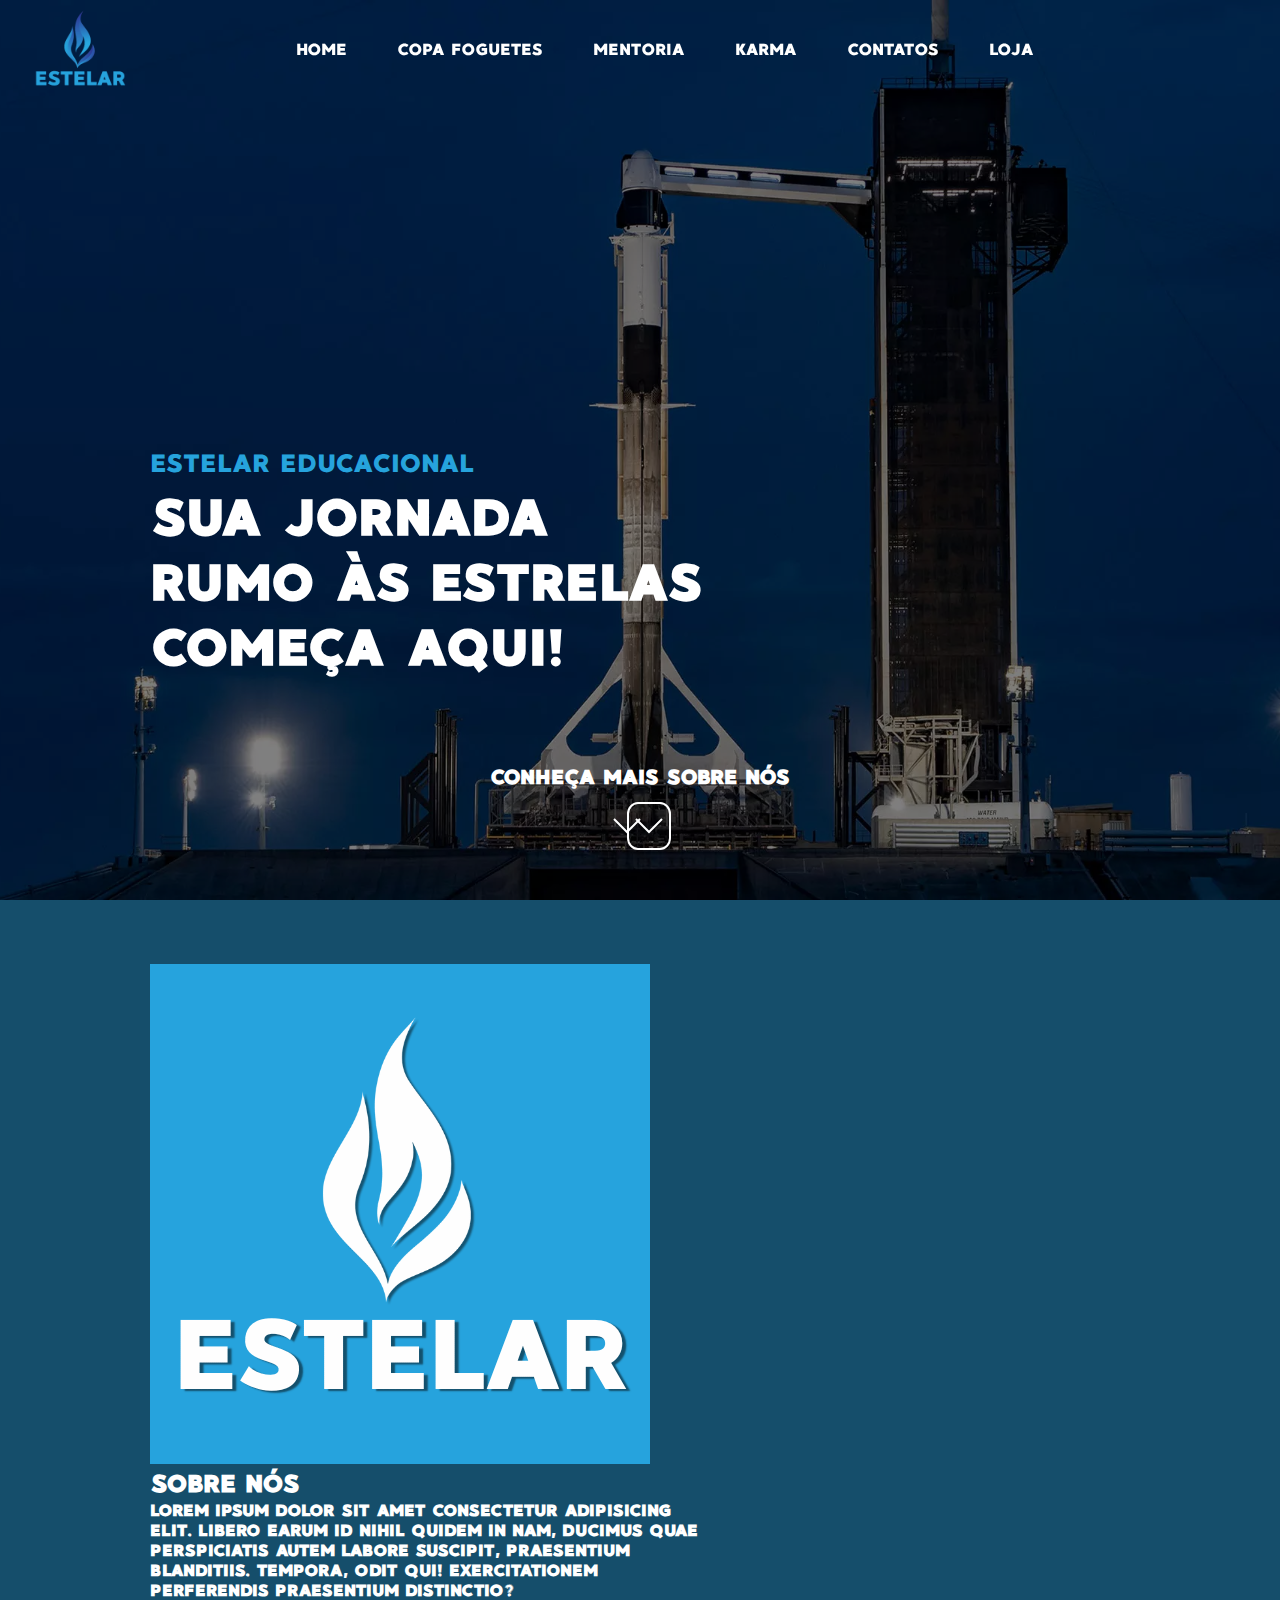
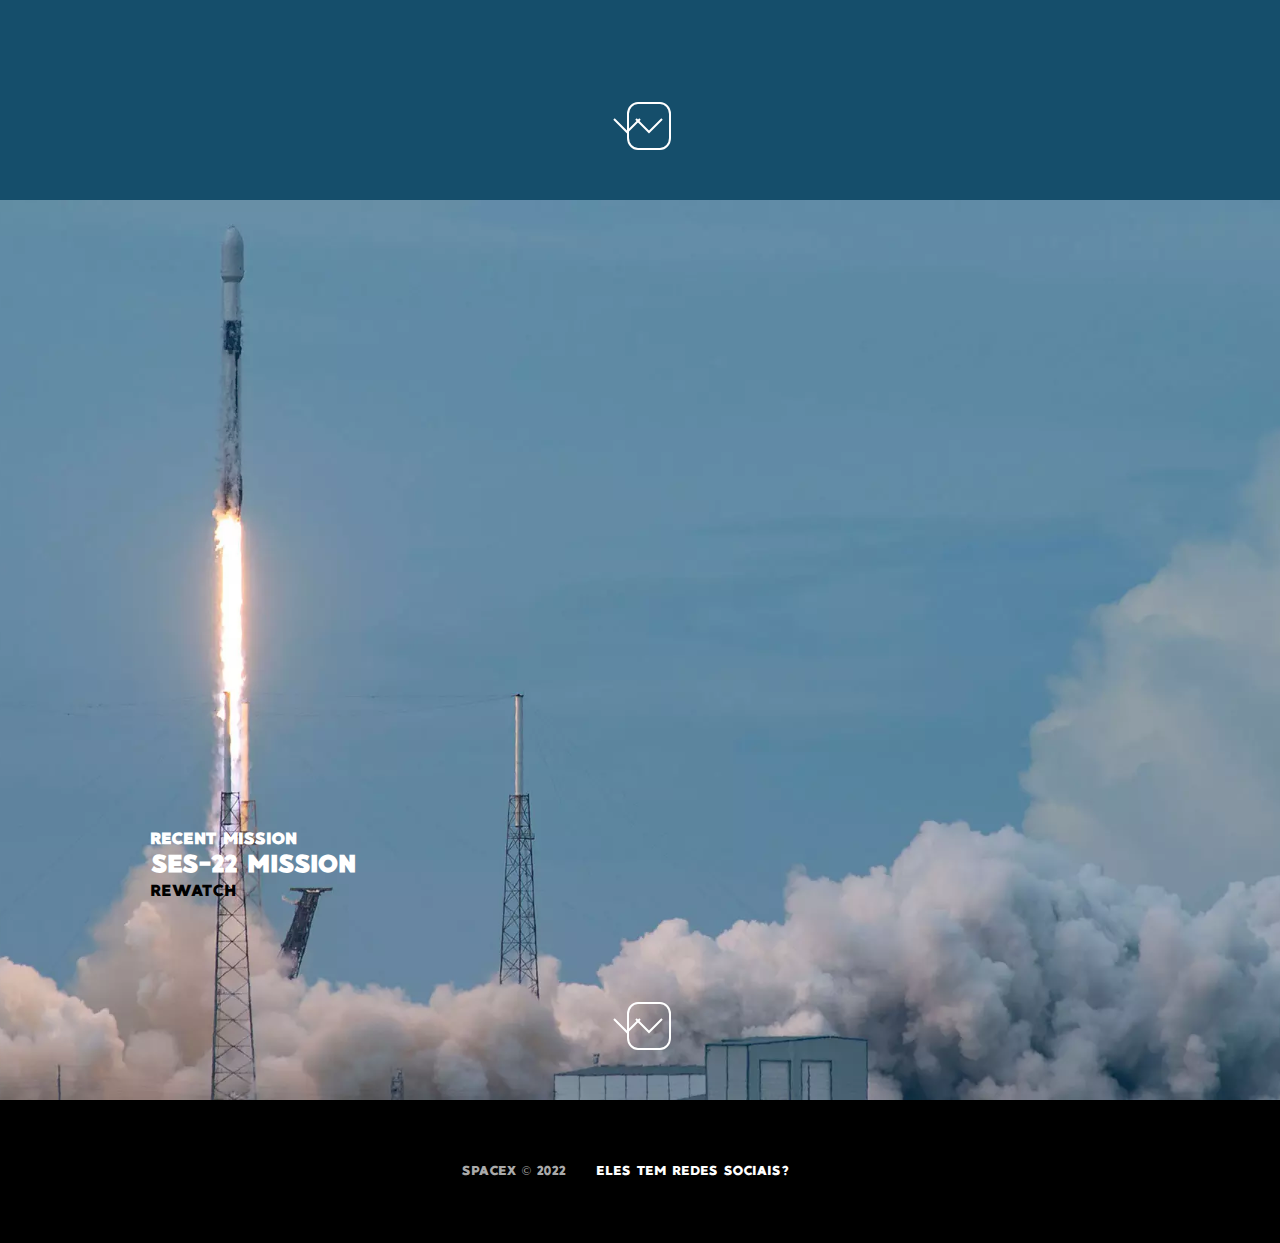
==== index.html @ aaa9c3bd "Update index.html" ====
<!DOCTYPE html>
<html lang="en">
  <head>
    <meta charset="UTF-8" />
    <meta http-equiv="X-UA-Compatible" content="IE=edge" />
    <meta name="viewport" content="width=device-width, initial-scale=1.0" />
    <link rel="stylesheet" href="css/style.css"/>
    <link rel="stylesheet" href="css/index.css"/>
    <script src="js/script.js" defer></script>
    <title>Estelar</title>
  </head>
  <body>

    <div id="overlay"></div>

    <header class="main-header">
      <div class="logo">
        <a href="index.html">
          <!-- <img src="img/Icone_azul.png" alt="Estelar" /> -->
          <img src="img/logo-comp-sf.png" alt="Estelar">
        </a>
      </div>
      <nav class="desktop-main-menu">
        <ul>
          <li><a href="index.html">Home</a></li>
          <li><a href="copa-foguetes.html">Copa Foguetes</a></li>
          <li><a href="mentoria.html">Mentoria</a></li>
          <li><a href="karma.html">Karma</a></li>
          <li><a href="contatos.html">Contatos</a></li>
          <li><a href="loja.html">Loja</a></li>
        </ul>
      </nav>
    </header>

    <!-- Mobile Menu -->
    <button id="menu-btn" class="hamburger" type="button">
      <span class="hamburger-top"></span>
      <span class="hamburger-middle"></span>
      <span class="hamburger-bottom"></span>
    </button>

    <div id="mobile-menu" class="mobile-main-menu">
      <ul>
        <li class="mobile-only"><a href="index.html">Home</a></li>
        <li class="mobile-only"><a href="copa-foguetes.html">Copa Foguetes</a></li>
        <li class="mobile-only"><a href="mentoria.html">Mentoria</a></li>
        <li class="mobile-only"><a href="karma.html">Karma</a></li>
        <li class="mobile-only"><a href="#">Contatos</a></li>
        <li class="mobile-only"><a href="#">Loja</a></li>
      </ul>
    </div>

    <!-- Section A -->
    <section id="section-a" class="section-a">
      <div class="section-inner as">
        <h4>Estelar Educacional</h4>
        <h2>Sua jornada rumo às estrelas começa aqui!</h2>
      </div>

      <div class="get-to-know-us"><h4>Conheça mais sobre nós</h4></div>
      <div class="scroll-arrow">
        <a href="#section-b"><svg width="30px" height="20px">
          <path
            stroke="#ffffff"
            fill="none"
            stroke-width="2px"
            d="M2.000,5.000 L15.000,18.000 L28.000,5.000 "
          ></path>
        </svg></a>
      </div>

      <div class="scroll-arrow-inert">
        <a href="#section-b"><svg width="30px" height="20px">
          <path
            stroke="#ffffff"
            fill="none"
            stroke-width="2px"
            d="M2.000,5.000 L15.000,18.000 L28.000,5.000 "
          ></path>
        </svg></a>
      </div>
    </section>

    <!-- Section B -->
    <section id="section-b" class="section-b">
      <div class="section-inner bs">
        <img src="img/logo-branca.png" alt="Logo branca">
        <h2>Sobre Nós</h2>
        <h4>Lorem ipsum dolor sit amet consectetur adipisicing elit. Libero earum id nihil quidem in nam, ducimus quae perspiciatis autem labore suscipit, praesentium blanditiis. Tempora, odit qui! Exercitationem perferendis praesentium distinctio?</h4>
      </div>

      <div class="scroll-arrow">
        <a href="#section-c"><svg width="30px" height="20px">
          <path
            stroke="#ffffff"
            fill="none"
            stroke-width="2px"
            d="M2.000,5.000 L15.000,18.000 L28.000,5.000 "
          ></path>
        </svg></a>
      </div>

      <div class="scroll-arrow-inert">
        <a href="#section-c"><svg width="30px" height="20px">
          <path
            stroke="#ffffff"
            fill="none"
            stroke-width="2px"
            d="M2.000,5.000 L15.000,18.000 L28.000,5.000 "
          ></path>
        </svg></a>
      </div>
    </section>

    <!-- Section C -->
    <section id="section-c" class="section-c">
      <div class="section-inner cs">
        <h4>Recent Mission</h4>
        <h2>SES-22 Mission</h2>
        <a href="#" class="btn">
          <div class="hover"></div>
          <span>Rewatch</span>
        </a>
      </div>

      <div class="scroll-arrow">
        <a href="#section-d"><svg width="30px" height="20px">
          <path
            stroke="#ffffff"
            fill="none"
            stroke-width="2px"
            d="M2.000,5.000 L15.000,18.000 L28.000,5.000 "
          ></path>
        </svg></a>
      </div>

      <div class="scroll-arrow-inert">
        <a href="#section-d"><svg width="30px" height="20px">
          <path
            stroke="#ffffff"
            fill="none"
            stroke-width="2px"
            d="M2.000,5.000 L15.000,18.000 L28.000,5.000 "
          ></path>
        </svg></a>
      </div>
    </section>

    <script type="text/javascript">
      window.onscroll = function(){scrollHeaderOverlay()};
    </script>

    <footer>
      <ul>
        <li>SpaceX &copy; 2022</li>
        <li><a href="#">Eles tem redes sociais?</a></li>
    </footer>
  </body>
</html>
---- css/style.css ----
/* ARQUIVO DE CSS GERAL, APENAS COISAS CONTIDAS EM TODAS AS PÁGINAS, COMO O HEADER E O FOOTER */

@font-face {
  font-family: GoodTimeGrotesk;
  src: url('../fonts/GoodTimeGrotesk.otf');
}

*, *::before, *::after {
  scroll-behavior: smooth;
  margin: 0;
  padding: 0;
  box-sizing: border-box;
}

body{
  font-family: 'GoodTimeGrotesk';
  background: #000;
  color: #fff;
}

a{
  text-decoration: none;
  color: #000;
  font-family: 'GoodTimeGrotesk';
}

ul{
  list-style: none;
}

/* Overlay */
/* Cinza do menu overlay: #2f3640 */
.overlay{
  position: fixed;
  top: 0;
  left: 0;
  width: 100%;
  height: 100px;
  background-color: rgba(47, 54, 64, 0.75); 
  z-index: 3;
  transition-duration: 0.5s;
}

/* Header/Navbar */
.main-header{
  position: fixed;
  top: 0;
  left: 0;
  width: 100%;
  z-index: 3;
  display: flex;
  justify-content: space-between;
  align-items: center;
  text-transform: uppercase;
  height: 100px;
  padding: 0 30px;
}

/* Logo */
.logo{
  width: 100px;
  height: auto;
}

.logo img{
  display: block;
  width: 100%;
  height: auto;
}

/* Desktop Menu */
.desktop-main-menu{
  margin: auto;
}

.desktop-main-menu ul{
  display: flex;
}

.desktop-main-menu ul li {
  position: relative;
  margin-right: 50px;
  padding-bottom: 2px;
}

.desktop-main-menu ul li a{
  color: white;
}

/* Menu item bottom border */
.desktop-main-menu ul li a::after {
  content: '';
  position: absolute;
  bottom: 0;
  left: 0;
  width: 100%;
  height: 1px;
  background: #fff;
  transform: scaleX(0);
  transition: transform 0.6s cubic-bezier(0.19, 1, 0.22, 1);
  transform-origin: right center;
}

.desktop-main-menu ul li a:hover::after {
  transform: scaleX(1);
  transform-origin: left center;
  transition-duration: 0.4s;
}

/* Hamburger Menu */
.hamburger {
  position: fixed;
  top: 40px;
  right: 20px;
  z-index: 10;
  cursor: pointer;
  width: 20px;
  height: 20px;
  background: none;
  border: none;
}

.hamburger-top, .hamburger-middle, .hamburger-bottom{
  position: absolute;
  width: 20px;
  height: 2px;
  top: 0;
  left: 0;
  background: #fff;
  transition: all 0.5s;
}

.hamburger-middle {
  transform: translateY(5px);
}

.hamburger-bottom {
  transform: translateY(10px);
}

/* Transition hamburger to X when open */
.open {
  transform: rotate(90deg);
}

.open .hamburger-top {
  transform: rotate(45deg) translateY(6px) translateX(6px);
}

.open .hamburger-middle {
  display: none;
}

.open .hamburger-bottom {
  transform: rotate(-45deg) translateY(6px) translateX(-6px);
}

/* Hide mobile main menu items */
.mobile-only {
  margin: auto;
}

/* Mobile menu */
.mobile-main-menu {
  position: fixed;
  top: 0;
  right: 0;
  width: 100%;
  height: 100%;
  background: rgba(42, 155, 214, 0.75);
  z-index: 4;
  display: flex;
  align-items: center;
  justify-content: center;
  transform: translateX(100%);
  transition: transform 0.6s cubic-bezier(0.19, 1, 0.22, 1);
}

/* Bring menu from right */
.show-menu {
  transform: translateX(0);
}

.mobile-main-menu ul {
  display: flex;
  flex-direction: column;
  align-items: end;
  justify-content: center;
  padding: 50px;
  width: 100%;
}

.mobile-main-menu ul li {
  margin-bottom: 20px;
  font-size: 18px;
  text-transform: uppercase;
  border-bottom: 1px #555 dotted;
  text-align: right;
  padding-bottom: 8px;
}

.mobile-main-menu ul li a {
  color: #fff;
  transition: color 0.5s;
}

.mobile-main-menu ul li a:hover {
  transition: 0.25s;
  /* color: #2D52A6; */
  color: #26A3DD;
}


/* BOTÃO */
/* .btn {
  position: relative;
  display: inline-block;
  cursor: pointer;
  text-align: center;
  min-width: 130px;
  padding: 15px 50px;
  margin-top: 10px;
  border: 2px solid #fff;
  text-transform: uppercase;
  font-weight: normal;
  overflow: hidden;
  z-index: 2;
}
.btn span {
  color: #fff;
}
.btn:hover span {
  color: #000;
}
.btn .hover {
  position: absolute;
  top: 0;
  left: 0;
  width: 100%;
  height: 100%;
  background-color: #fff;
  color: #000;
  z-index: -1;
  transform: translateY(100%);
  transition: transform 0.6s cubic-bezier(0.19, 1, 0.22, 1);
}
.btn:hover .hover {
  transform: translateY(0);
}
.section-inner a {
  animation: fadeInUp 0.5s ease-in-out 0.4s;
  animation-fill-mode: both; Stop from showing at start
} */

/* Footer */
footer {
  position: relative;
  padding: 55px 0;
}

footer ul {
  display: flex;
  justify-content: center;
  align-items: center;
  flex-wrap: wrap;
}

footer ul li {
  margin-right: 30px;
  color: #aaa;
  text-transform: uppercase;
  font-size: 13px;
  line-height: 2.5;
}

footer ul li a {
  color: #fff;
  transition: color 0.6s;
}

footer ul li a:hover {
  color: #aaa;
}

/* Media Queries */
@media (min-width: 961px){
  .hamburger{
    display: none;
  }
}
@media (max-width: 960px) {
  /* Hide desktop menu */
  .desktop-main-menu {
    display: none;
  }

  /* Show main mobile items */
  .mobile-only {
    display: block;
  }
}

@media (max-width: 600px) {
  .overlay{
    height: 150px;
  }

  footer ul li:first-child {
    position: absolute;
    top: 30px;
    left: 50%;
    transform: translate(-50%, -50%);
  }

  footer ul li {
    margin-right: 15px;
  }

  .logo {
    width: 150px;
    margin: auto;
  }
}
---- css/index.css ----
/* Sections */
section {
  position: relative;
  height: 100vh;
  background-position: center center;
  background-repeat: no-repeat;
  background-size: cover;
  text-transform: uppercase;
} 
.section-inner{
  position: absolute;
  bottom: 200px;
  left: 150px;
  max-width: 560px;
}
   
/* Background images */
/* Seção A */
.section-a{
  background-image: url('../img/section-a.webp');
}
/* Opacidade do background */
.section-a::before{
  content: "";
  position: absolute;
  top: 0px;
  right: 0px;
  bottom: 0px;
  left: 0px;
  background-color: rgba(0, 0, 0, 0.5);
}
/* Textos do lado inferior esquerdo */
.as h4 {
  color: #26A3DD;
  font-size: 25px;
  margin-bottom: 5px;
  font-weight: 300;
  animation: fadeInUp 0.5s ease-in-out;
}
.as h2 {
  font-size: 50px;
  font-weight: 700;
  margin-bottom: 20px;
  animation: fadeInUp 0.5s ease-in-out 0.2s;
  animation-fill-mode: both; /*Stop from showing at start*/
}
/* Texto acima da seta */
.get-to-know-us{
  position: absolute;
  bottom: 100px;
  width: 100%;
}
.get-to-know-us h4{
  color: #fff;
  font-size: 20px;
  margin-bottom: 10px;
  text-align: center;
  animation: fadeInUp 0.5s ease-in-out;
}
/* Seta */
.scroll-arrow {
  border: 2px solid transparent;
  padding-left: 5px;
  padding-right: 5px;
  padding-top: 10px;
  padding-bottom: 10px;
  border-radius: 25%;
  position: absolute;
  bottom: 50px;
  left: 49%;
  transform: translateX(-50%);
  animation: fadeBounce 2s infinite;
}
.scroll-arrow-inert {
  border: 2px solid #fff;
  padding-left: 5px;
  padding-right: 5px;
  padding-top: 10px;
  padding-bottom: 10px;
  border-radius: 25%;
  position: absolute;
  bottom: 50px;
  left: 49%;
}
.scroll-arrow-inert:hover{
  transition: 0.5s;
  background-color: #fff;
}
.scroll-arrow-inert:hover a svg path{
  stroke: #000;
}

/* Seção B */
.section-b {
  background-color: rgb(42, 155, 214, 0.5);
}
/* lidando com os textos */
.section-inner-aboutus{
  position: absolute;
  bottom: 50%;
  right: 150px;
  max-width: 560px;
}
.section-inner-aboutus h2{
  font-size: 60px;
  text-align: center;
}
.section-inner-aboutus h4{
  font-size: 20px;
  text-align: center;
}
  
.section-c {
  background-image: url('../img/section-c.webp');
}
.section-d {
  background-image: url('../img/section-d.webp');
}
.section-e {
  background-image: url('../img/section-e.webp');
}
.section-f {
  background-image: url('../img/section-f.webp');
}

/* Animações */

@keyframes fadeInUp {
  0% {
    opacity: 0;
    transform: translateY(140px);
  }

  100% {
    opacity: 1;
    transform: translateY(0);
  }
}

@keyframes fadeIn {
  0% {
    opacity: 0;
  }

  100% {
    opacity: 1;
  }
}

@keyframes fadeBounce {
  0%,
  20%,
  50%,
  80%,
  100% {
    opacity: 0;
    transform: translateY(-20px);
  }

  40% {
    opacity: 1;
    transform: translateY(0);
  }
}

/* Media Queries */
@media (max-width: 600px) {
  .section-inner {
    bottom: 200px;
    left: 20px;
  }

  .as h2 {
    font-size: 40px;
  }
}
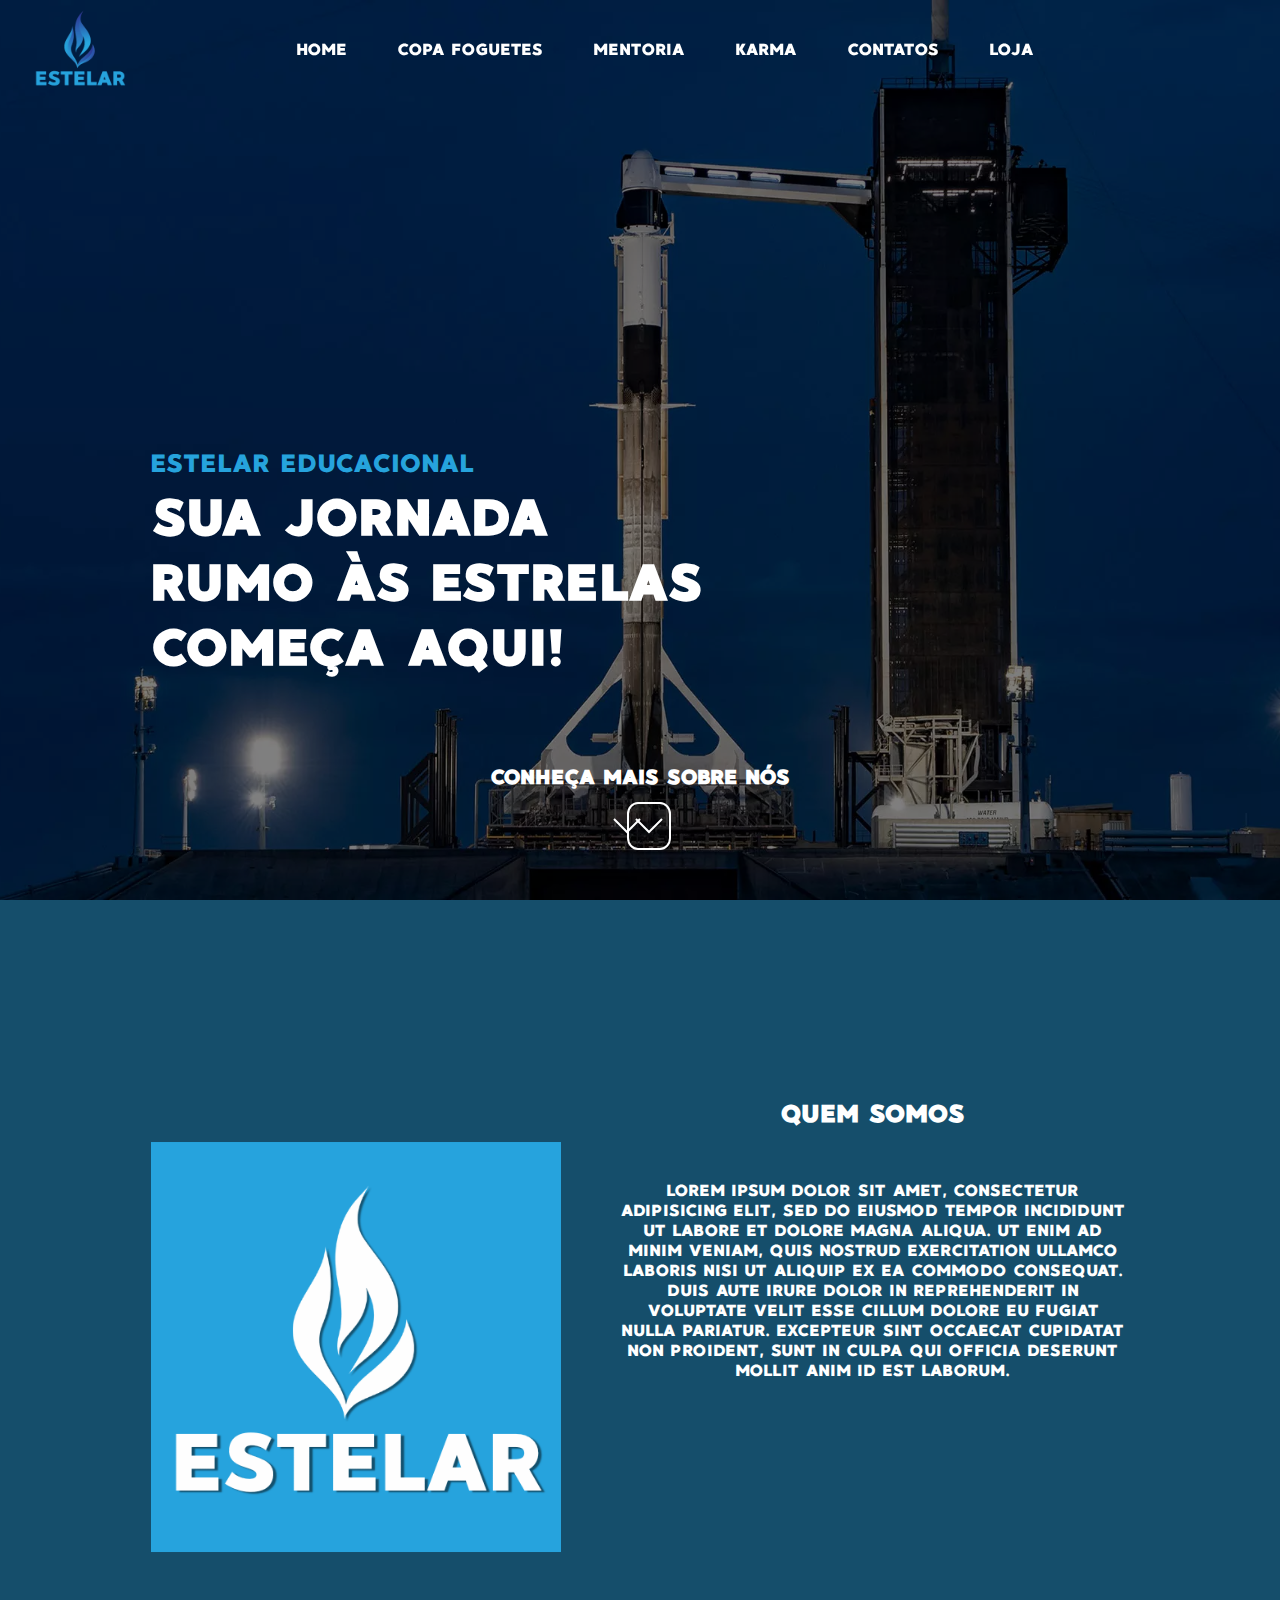
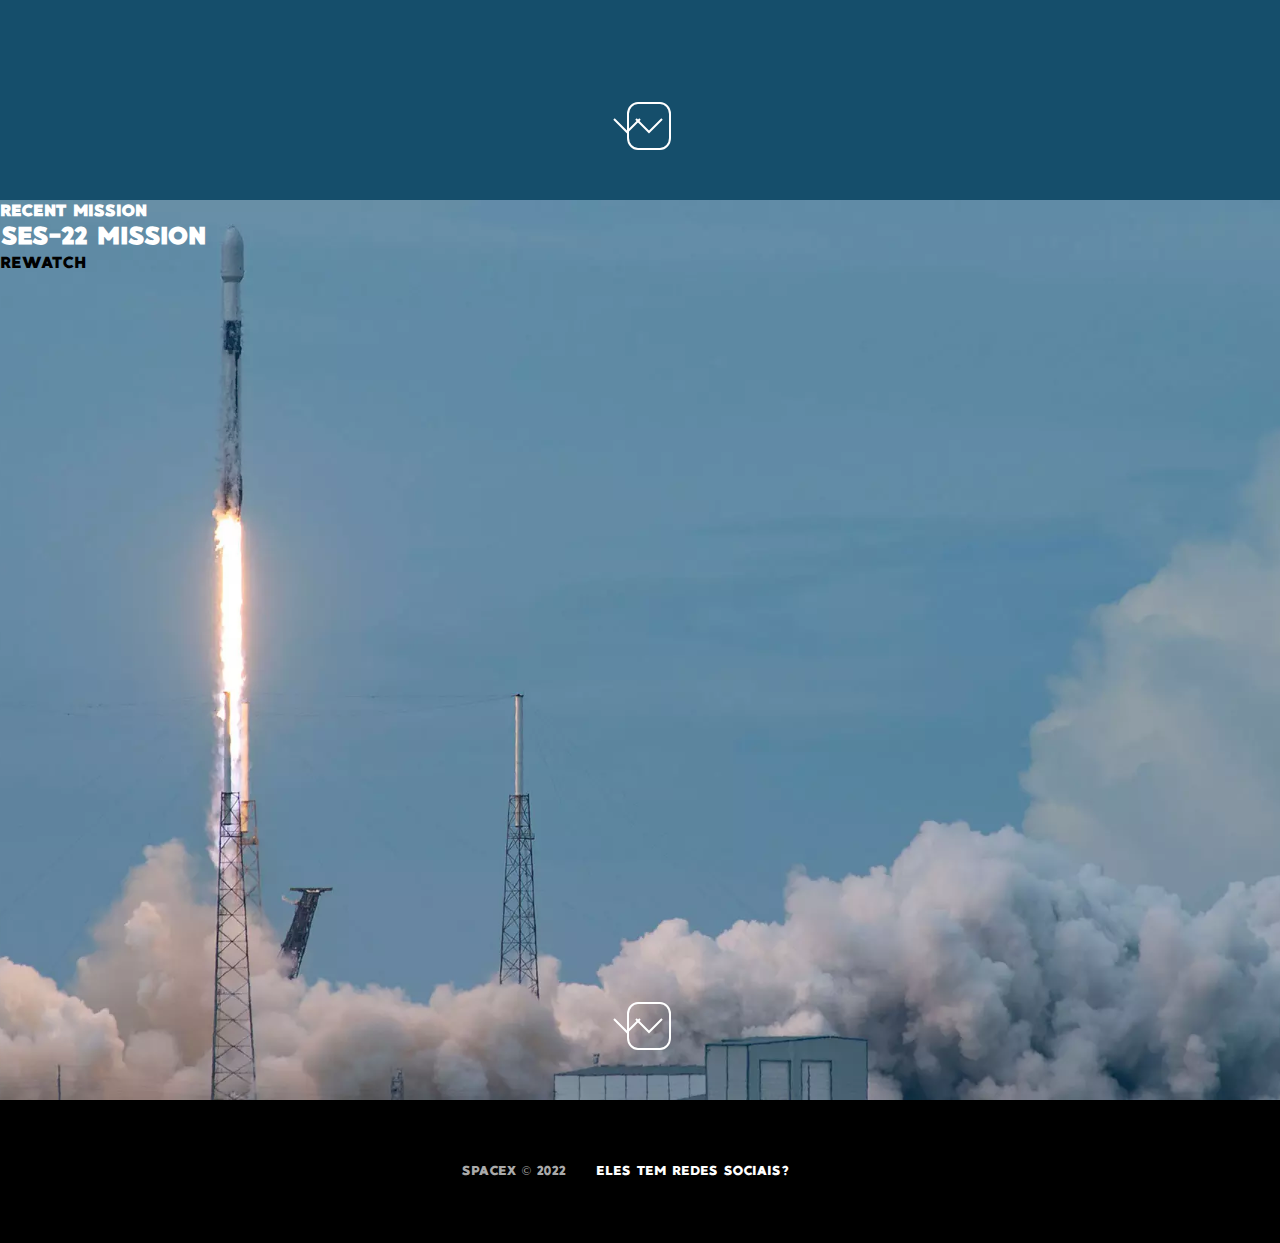
==== commit 94361370: "Sobre Nós" ====
--- a/index.html
+++ b/index.html
@@ -52,7 +52,7 @@
 
     <!-- Section A -->
     <section id="section-a" class="section-a">
-      <div class="section-inner as">
+      <div class="section-inner-a">
         <h4>Estelar Educacional</h4>
         <h2>Sua jornada rumo às estrelas começa aqui!</h2>
       </div>
@@ -83,11 +83,18 @@
 
     <!-- Section B -->
     <section id="section-b" class="section-b">
-      <div class="section-inner bs">
-        <img src="img/logo-branca.png" alt="Logo branca">
-        <h2>Sobre Nós</h2>
-        <h4>Lorem ipsum dolor sit amet consectetur adipisicing elit. Libero earum id nihil quidem in nam, ducimus quae perspiciatis autem labore suscipit, praesentium blanditiis. Tempora, odit qui! Exercitationem perferendis praesentium distinctio?</h4>
+      <div class="section-inner-b">
+        
+        <img src="img/logo-branca.png" alt="Logo Branca">
+
+        <div class="about-text-column">
+          <p><h2>Quem Somos</h2>Lorem ipsum dolor sit amet, consectetur adipisicing elit, sed do eiusmod tempor incididunt ut labore et dolore magna aliqua. Ut enim ad minim veniam, quis nostrud exercitation ullamco laboris nisi ut aliquip ex ea commodo consequat. Duis aute irure dolor in reprehenderit in voluptate velit esse cillum dolore eu fugiat nulla pariatur. Excepteur sint occaecat cupidatat non proident, sunt in culpa qui officia deserunt mollit anim id est laborum.</p>
+
+        </div>
+
+        
       </div>
+
 
       <div class="scroll-arrow">
         <a href="#section-c"><svg width="30px" height="20px">
--- a/css/style.css
+++ b/css/style.css
@@ -210,48 +210,6 @@
   color: #26A3DD;
 }
 
-
-/* BOTÃO */
-/* .btn {
-  position: relative;
-  display: inline-block;
-  cursor: pointer;
-  text-align: center;
-  min-width: 130px;
-  padding: 15px 50px;
-  margin-top: 10px;
-  border: 2px solid #fff;
-  text-transform: uppercase;
-  font-weight: normal;
-  overflow: hidden;
-  z-index: 2;
-}
-.btn span {
-  color: #fff;
-}
-.btn:hover span {
-  color: #000;
-}
-.btn .hover {
-  position: absolute;
-  top: 0;
-  left: 0;
-  width: 100%;
-  height: 100%;
-  background-color: #fff;
-  color: #000;
-  z-index: -1;
-  transform: translateY(100%);
-  transition: transform 0.6s cubic-bezier(0.19, 1, 0.22, 1);
-}
-.btn:hover .hover {
-  transform: translateY(0);
-}
-.section-inner a {
-  animation: fadeInUp 0.5s ease-in-out 0.4s;
-  animation-fill-mode: both; Stop from showing at start
-} */
-
 /* Footer */
 footer {
   position: relative;
--- a/css/index.css
+++ b/css/index.css
@@ -7,12 +7,6 @@
   background-size: cover;
   text-transform: uppercase;
 } 
-.section-inner{
-  position: absolute;
-  bottom: 200px;
-  left: 150px;
-  max-width: 560px;
-}
    
 /* Background images */
 /* Seção A */
@@ -30,14 +24,20 @@
   background-color: rgba(0, 0, 0, 0.5);
 }
 /* Textos do lado inferior esquerdo */
-.as h4 {
+.section-inner-a{
+  position: absolute;
+  bottom: 200px;
+  left: 150px;
+  max-width: 560px;
+}
+.section-inner-a h4 {
   color: #26A3DD;
   font-size: 25px;
   margin-bottom: 5px;
   font-weight: 300;
   animation: fadeInUp 0.5s ease-in-out;
 }
-.as h2 {
+.section-inner-a h2 {
   font-size: 50px;
   font-weight: 700;
   margin-bottom: 20px;
@@ -94,34 +94,38 @@
 .section-b {
   background-color: rgb(42, 155, 214, 0.5);
 }
-/* lidando com os textos */
-.section-inner-aboutus{
-  position: absolute;
-  bottom: 50%;
-  right: 150px;
-  max-width: 560px;
-}
-.section-inner-aboutus h2{
-  font-size: 60px;
+.section-inner-b{
+  position: absolute;
+  top: 50%;
+  left: 50%;
+  transform: translate(-50%, -50%);
+  text-transform: uppercase;
   text-align: center;
-}
-.section-inner-aboutus h4{
-  font-size: 20px;
-  text-align: center;
-}
-  
+  width: 80%;
+}
+.section-inner-b img{
+  width: 40%;
+  min-width: 250px;
+  margin-right: 50px;
+  margin-bottom: 50px;
+  vertical-align: middle;
+}
+.about-text-column{
+  display: inline-block;
+  margin: auto;
+  width: 50%;
+  min-width: 500px;
+  vertical-align: auto;
+}
+.section-inner-b h2{
+  margin-bottom: 50px;
+}
+
+/* Seção C */
 .section-c {
   background-image: url('../img/section-c.webp');
 }
-.section-d {
-  background-image: url('../img/section-d.webp');
-}
-.section-e {
-  background-image: url('../img/section-e.webp');
-}
-.section-f {
-  background-image: url('../img/section-f.webp');
-}
+
 
 /* Animações */
 
@@ -164,13 +168,41 @@
 }
 
 /* Media Queries */
+@media (max-width: 1175px) {
+
+  .section-inner-b{
+    position: absolute;
+    top: 50%;
+    left: 50%;
+    transform: translate(-50%, -50%);
+    text-transform: uppercase;
+    text-align: center;
+    width: 90%;
+  }
+  .section-inner-b img{
+    width: 40%;
+    min-width: 250px;
+    margin-right: 0;
+    margin-bottom: 25px;
+  }
+  .about-text-column{
+    margin: auto;
+    min-width: 100%;
+  }
+  .about-text-column h2{
+    margin-bottom: 10px;
+  }
+  .about-text-column p{
+    font-size: 50px;
+  }
+}
 @media (max-width: 600px) {
-  .section-inner {
+  .section-inner-a{
     bottom: 200px;
     left: 20px;
   }
 
-  .as h2 {
+  .section-inner-a h2 {
     font-size: 40px;
   }
 }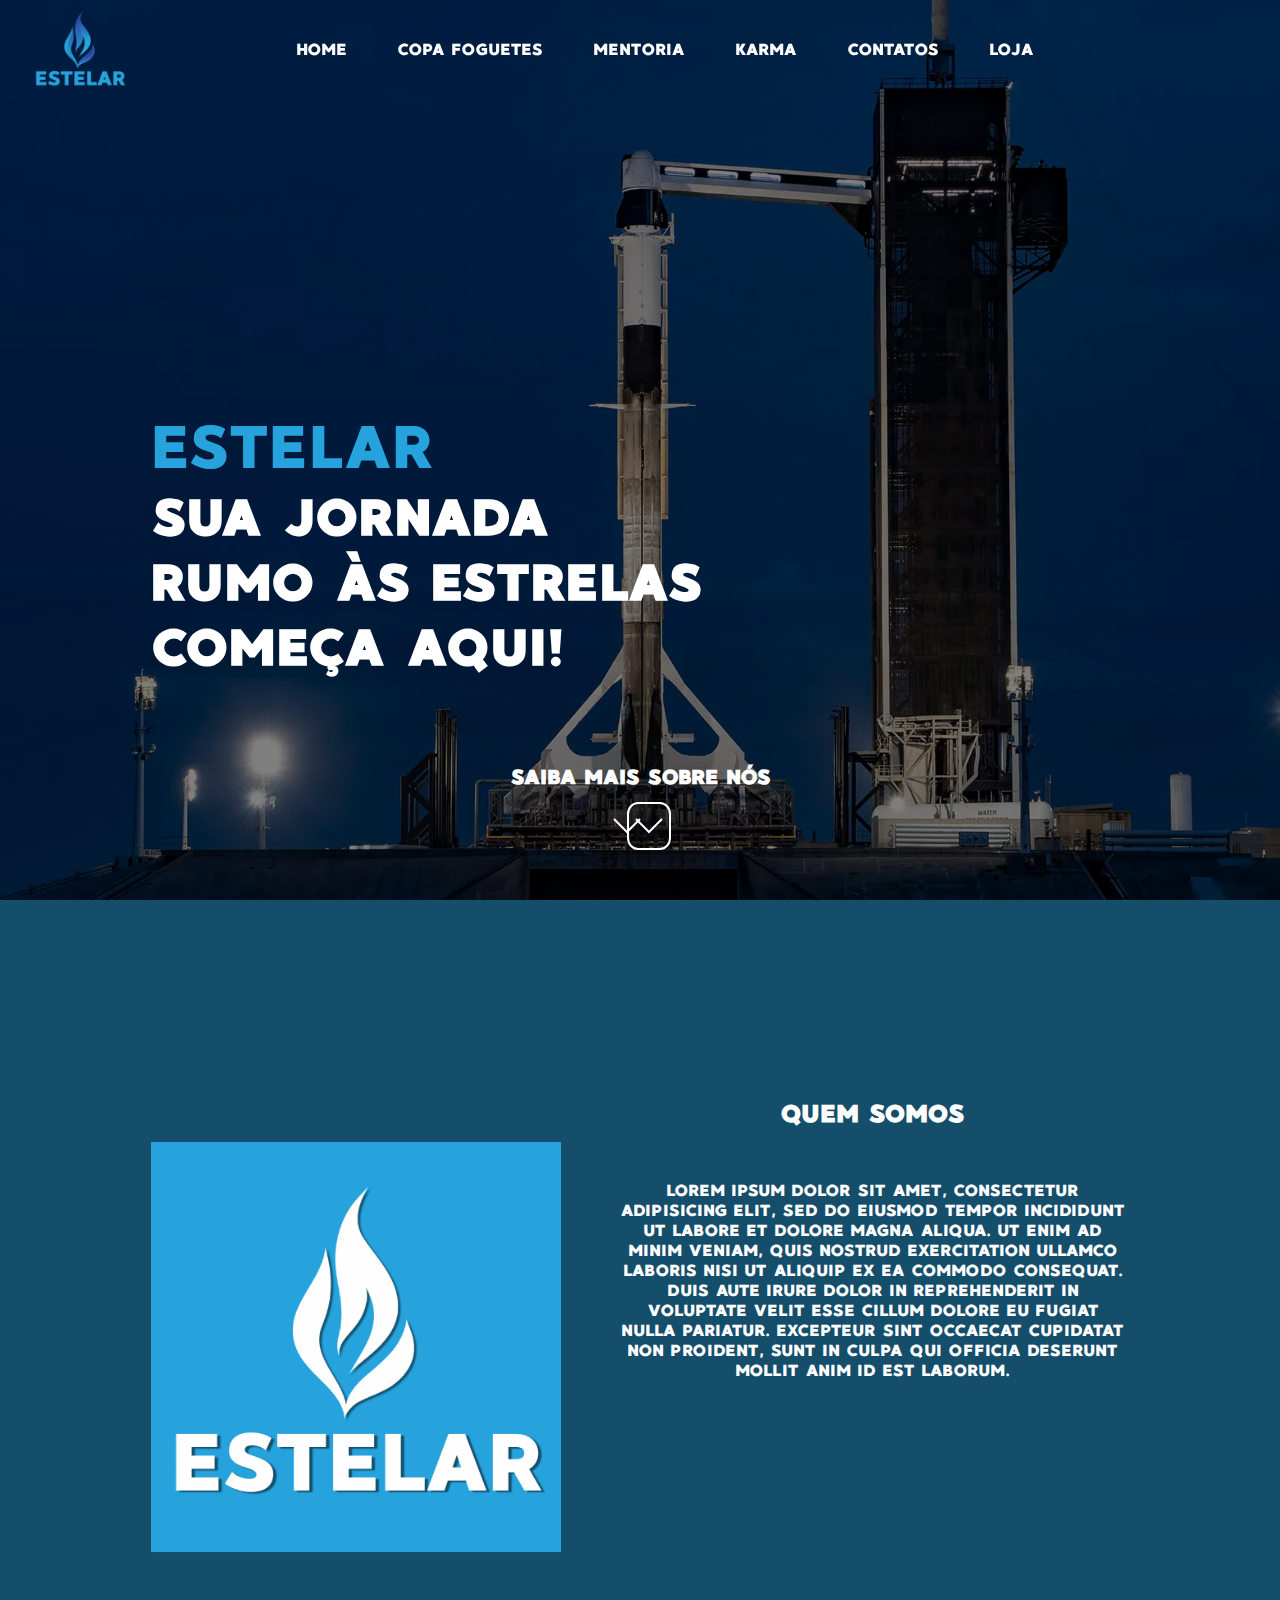
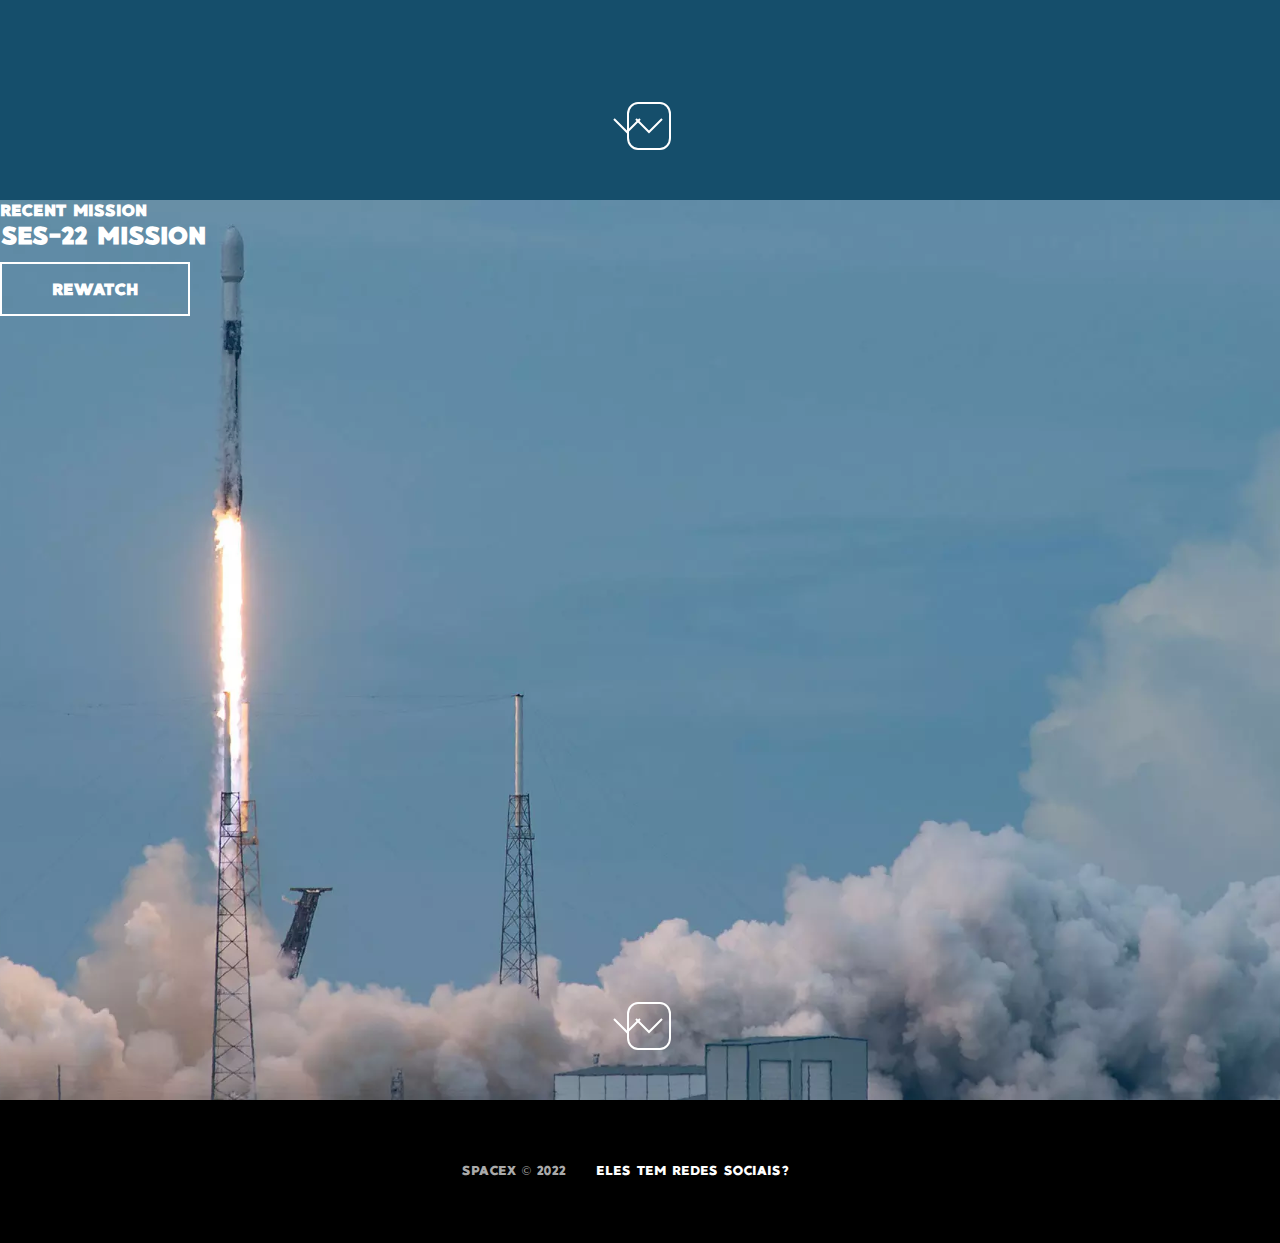
==== commit e1d462d8: "pequenas alterações" ====
--- a/index.html
+++ b/index.html
@@ -53,11 +53,11 @@
     <!-- Section A -->
     <section id="section-a" class="section-a">
       <div class="section-inner-a">
-        <h4>Estelar Educacional</h4>
+        <h4>Estelar</h4>
         <h2>Sua jornada rumo às estrelas começa aqui!</h2>
       </div>
 
-      <div class="get-to-know-us"><h4>Conheça mais sobre nós</h4></div>
+      <div class="get-to-know-us"><h4>Saiba mais sobre nós</h4></div>
       <div class="scroll-arrow">
         <a href="#section-b"><svg width="30px" height="20px">
           <path
--- a/css/index.css
+++ b/css/index.css
@@ -32,8 +32,7 @@
 }
 .section-inner-a h4 {
   color: #26A3DD;
-  font-size: 25px;
-  margin-bottom: 5px;
+  font-size: 60px;
   font-weight: 300;
   animation: fadeInUp 0.5s ease-in-out;
 }
@@ -125,6 +124,40 @@
 .section-c {
   background-image: url('../img/section-c.webp');
 }
+/* BOTÃO */
+.btn {
+  position: relative;
+  display: inline-block;
+  cursor: pointer;
+  text-align: center;
+  min-width: 130px;
+  padding: 15px 50px;
+  margin-top: 10px;
+  color: #fff;
+  border: 2px solid #fff;
+  text-transform: uppercase;
+  font-weight: bold;
+  overflow: hidden;
+  z-index: 2;
+}
+.btn:hover span {
+  color: #000;
+}
+.btn .hover {
+  position: absolute;
+  top: 0;
+  left: 0;
+  width: 100%;
+  height: 100%;
+  background-color: #fff;
+  color: #000;
+  z-index: -1;
+  transform: translateY(100%);
+  transition: transform 0.6s cubic-bezier(0.19, 1, 0.22, 1);
+}
+.btn:hover .hover {
+  transform: translateY(0);
+}
 
 
 /* Animações */
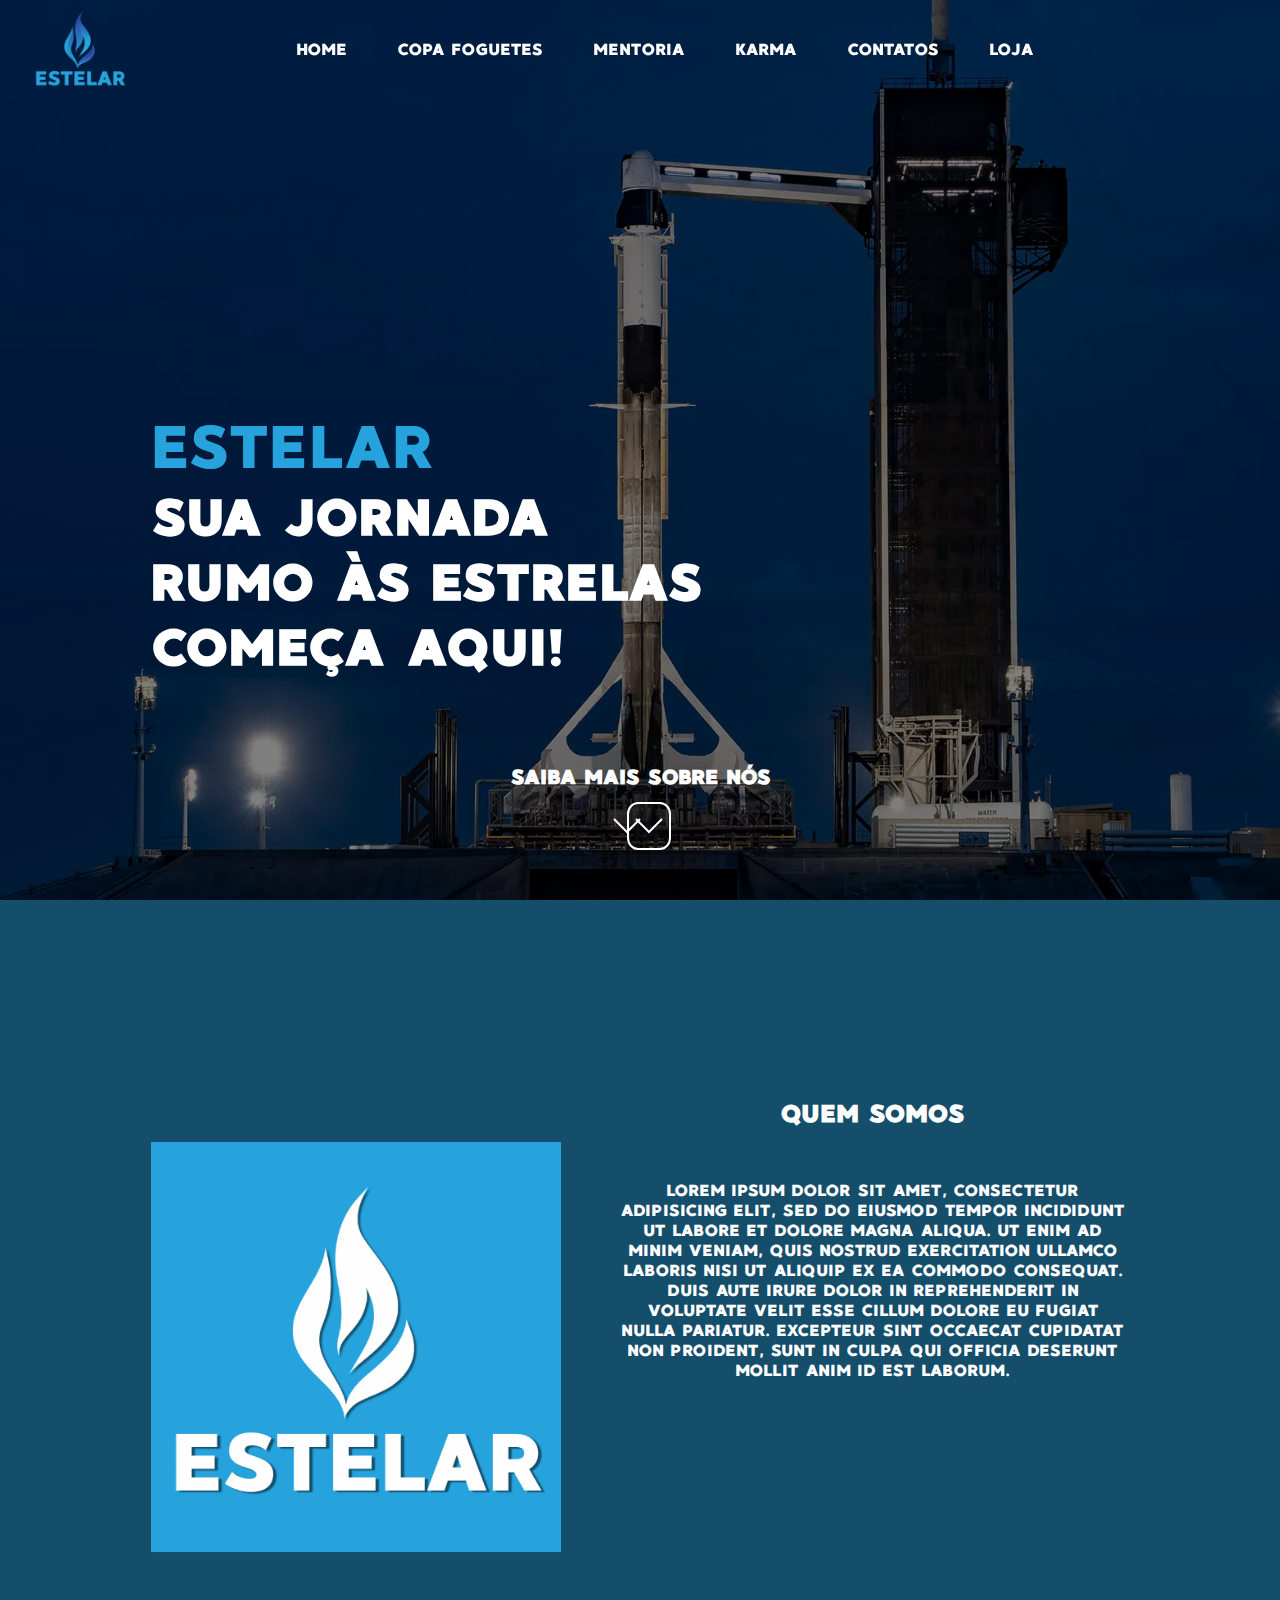
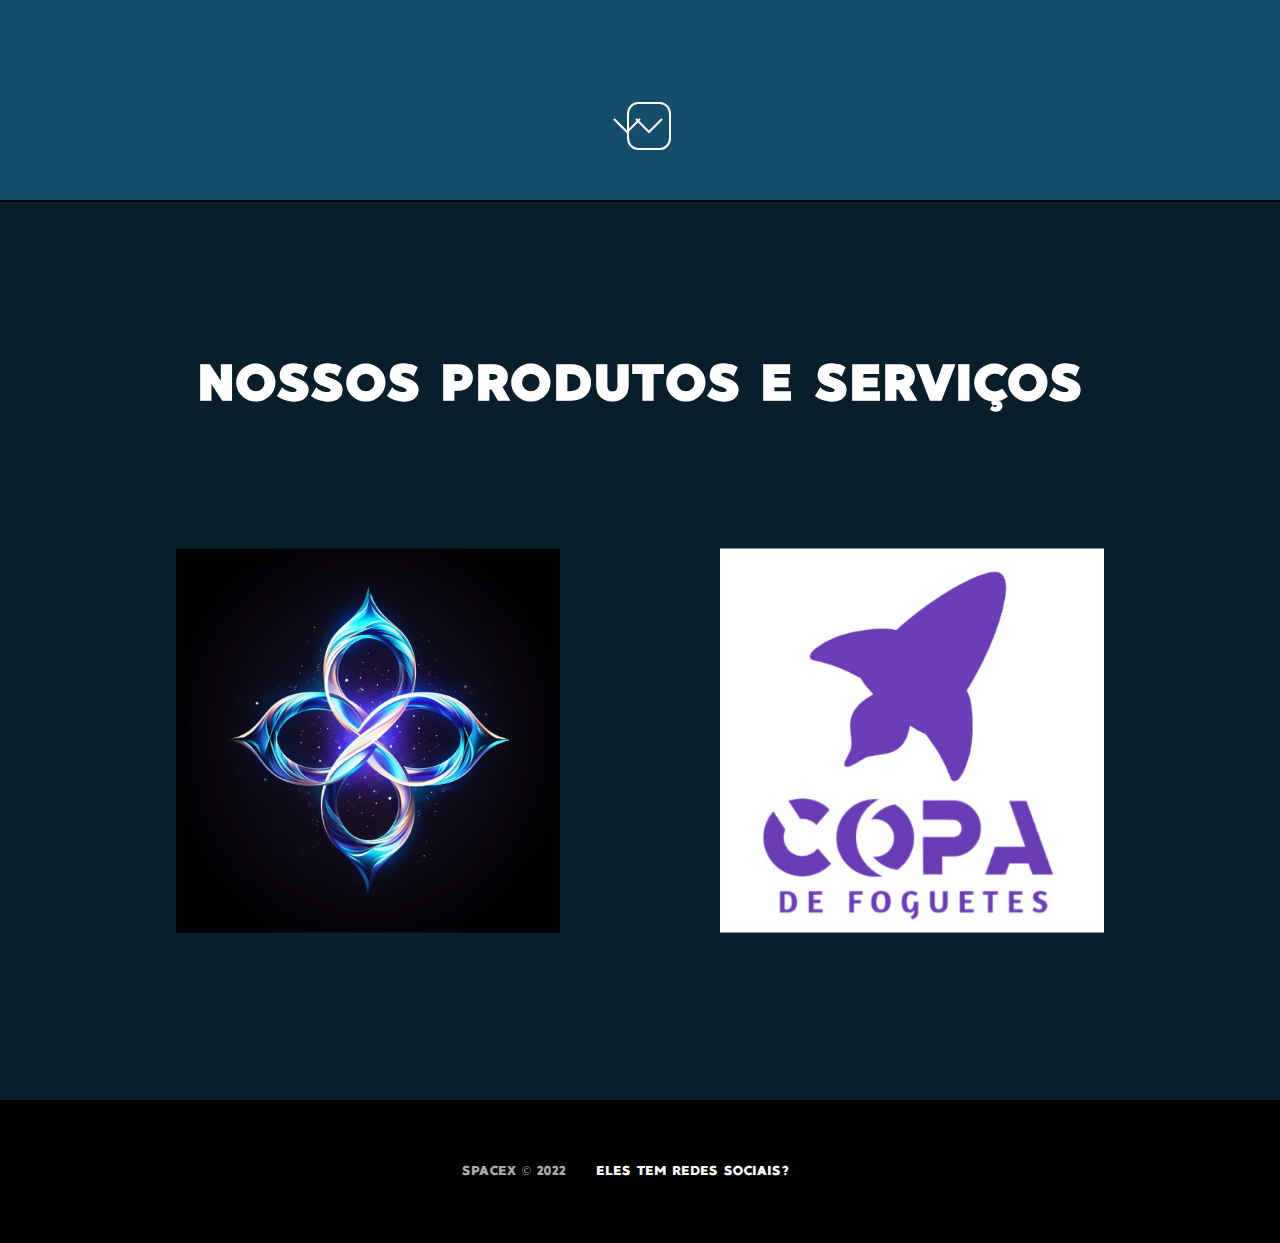
==== commit 23adb66e: "Introdução de alguns produtos" ====
--- a/index.html
+++ b/index.html
@@ -84,17 +84,11 @@
     <!-- Section B -->
     <section id="section-b" class="section-b">
       <div class="section-inner-b">
-        
         <img src="img/logo-branca.png" alt="Logo Branca">
-
         <div class="about-text-column">
           <p><h2>Quem Somos</h2>Lorem ipsum dolor sit amet, consectetur adipisicing elit, sed do eiusmod tempor incididunt ut labore et dolore magna aliqua. Ut enim ad minim veniam, quis nostrud exercitation ullamco laboris nisi ut aliquip ex ea commodo consequat. Duis aute irure dolor in reprehenderit in voluptate velit esse cillum dolore eu fugiat nulla pariatur. Excepteur sint occaecat cupidatat non proident, sunt in culpa qui officia deserunt mollit anim id est laborum.</p>
-
-        </div>
-
-        
+        </div>        
       </div>
-
 
       <div class="scroll-arrow">
         <a href="#section-c"><svg width="30px" height="20px">
@@ -121,35 +115,27 @@
 
     <!-- Section C -->
     <section id="section-c" class="section-c">
-      <div class="section-inner cs">
-        <h4>Recent Mission</h4>
-        <h2>SES-22 Mission</h2>
-        <a href="#" class="btn">
+      <div class="section-c-title"><h2>Nossos Produtos e Serviços</h2></div>
+      <div class="section-inner-c">
+        
+        <div class="container-bg-produto bg-karma">
+          <div class="transbox box-karma">
+            <h2>Karma</h2>
+            <p>Lorem ipsum dolor sit amet consectetur, adipisicing elit. Ratione optio culpa modi deleniti, accusamus omnis repellendus nisi delectus voluptatum tempora numquam atque sequi nemo sint? Nulla iure quibusdam aliquam voluptatum.</p>
+          </div>
+        </div>
+        
+        <div class="container-bg-produto bg-copafoguetes">
+          <div class="transbox box-copafoguetes">
+            <h2>Copa de Foguetes</h2>
+            <p>Lorem ipsum dolor sit amet consectetur, adipisicing elit. Ratione optio culpa modi deleniti, accusamus omnis repellendus nisi delectus voluptatum tempora numquam atque sequi nemo sint? Nulla iure quibusdam aliquam voluptatum.</p>
+          </div>
+        
+        <!-- BOTÃO -->
+        <!-- <a href="#" class="btn">
           <div class="hover"></div>
           <span>Rewatch</span>
-        </a>
-      </div>
-
-      <div class="scroll-arrow">
-        <a href="#section-d"><svg width="30px" height="20px">
-          <path
-            stroke="#ffffff"
-            fill="none"
-            stroke-width="2px"
-            d="M2.000,5.000 L15.000,18.000 L28.000,5.000 "
-          ></path>
-        </svg></a>
-      </div>
-
-      <div class="scroll-arrow-inert">
-        <a href="#section-d"><svg width="30px" height="20px">
-          <path
-            stroke="#ffffff"
-            fill="none"
-            stroke-width="2px"
-            d="M2.000,5.000 L15.000,18.000 L28.000,5.000 "
-          ></path>
-        </svg></a>
+        </a> -->
       </div>
     </section>
 
--- a/css/index.css
+++ b/css/index.css
@@ -122,12 +122,100 @@
 
 /* Seção C */
 .section-c {
-  background-image: url('../img/section-c.webp');
-}
+  /* background-image: url('../img/section-c.webp'); */
+  background-color: rgb(42, 155, 214, 0.2);
+  border-top: 2px solid black;
+}
+/* Título da seção */
+.section-c-title{
+  position: absolute;
+  top: 20%;
+  left: 50%;
+  transform: translate(-50%,-50%);
+  width: 100%;
+  text-align: center;
+}
+.section-c-title h2{
+  font-size: 50px;
+}
+/* Container para os produtos e serviços */
+.section-inner-c{
+  display: flex;
+  flex-wrap: wrap;
+  justify-content: center;
+  position: absolute;
+  top: 60%;
+  left: 50%;
+  transform: translate(-50%,-50%);
+  height: 50%;
+  width: 100%;
+}
+.container-bg-produto{
+  margin: 25px 80px;
+  max-width: 500px;
+  width: 30%;
+  background-position: center center;
+  background-repeat: no-repeat;
+  background-size: contain;
+  text-align: center;
+}
+
+.transbox{
+  display: none;
+}
+
+.transbox p{
+  margin: auto;
+  width: 90%;
+}
+
+/* KARMA */
+.bg-karma{
+  background-image: url("../img/logo-karma.webp");
+}
+.bg-karma:hover{
+  background-size: cover;
+  background-repeat: no-repeat;
+}
+.bg-karma:hover .box-karma{
+  display: block;
+  color: #fff;
+  background-color: #000;
+  border: 1px solid black;
+  width: 100%;
+  height: 100%;
+  opacity: 0.9;
+}
+
+/* COPA FOGUETES */
+.bg-copafoguetes{
+  background-image: url("../img/logo-copafoguetes.png");
+}
+
+.bg-copafoguetes:hover{
+  background-size: cover;
+}
+
+.bg-copafoguetes:hover .box-copafoguetes{
+  /* display: flex;
+  flex-wrap: wrap;
+  justify-content: center; */
+  display: block;  
+  color: #fff;
+  background-color: #000;
+  border: 1px solid black;
+  width: 100%;
+  height: 100%;
+  opacity: 0.9;
+}
+
+
+
+
 /* BOTÃO */
-.btn {
+/* .btn {
   position: relative;
-  display: inline-block;
+  display: none;
   cursor: pointer;
   text-align: center;
   min-width: 130px;
@@ -157,7 +245,7 @@
 }
 .btn:hover .hover {
   transform: translateY(0);
-}
+} */
 
 
 /* Animações */
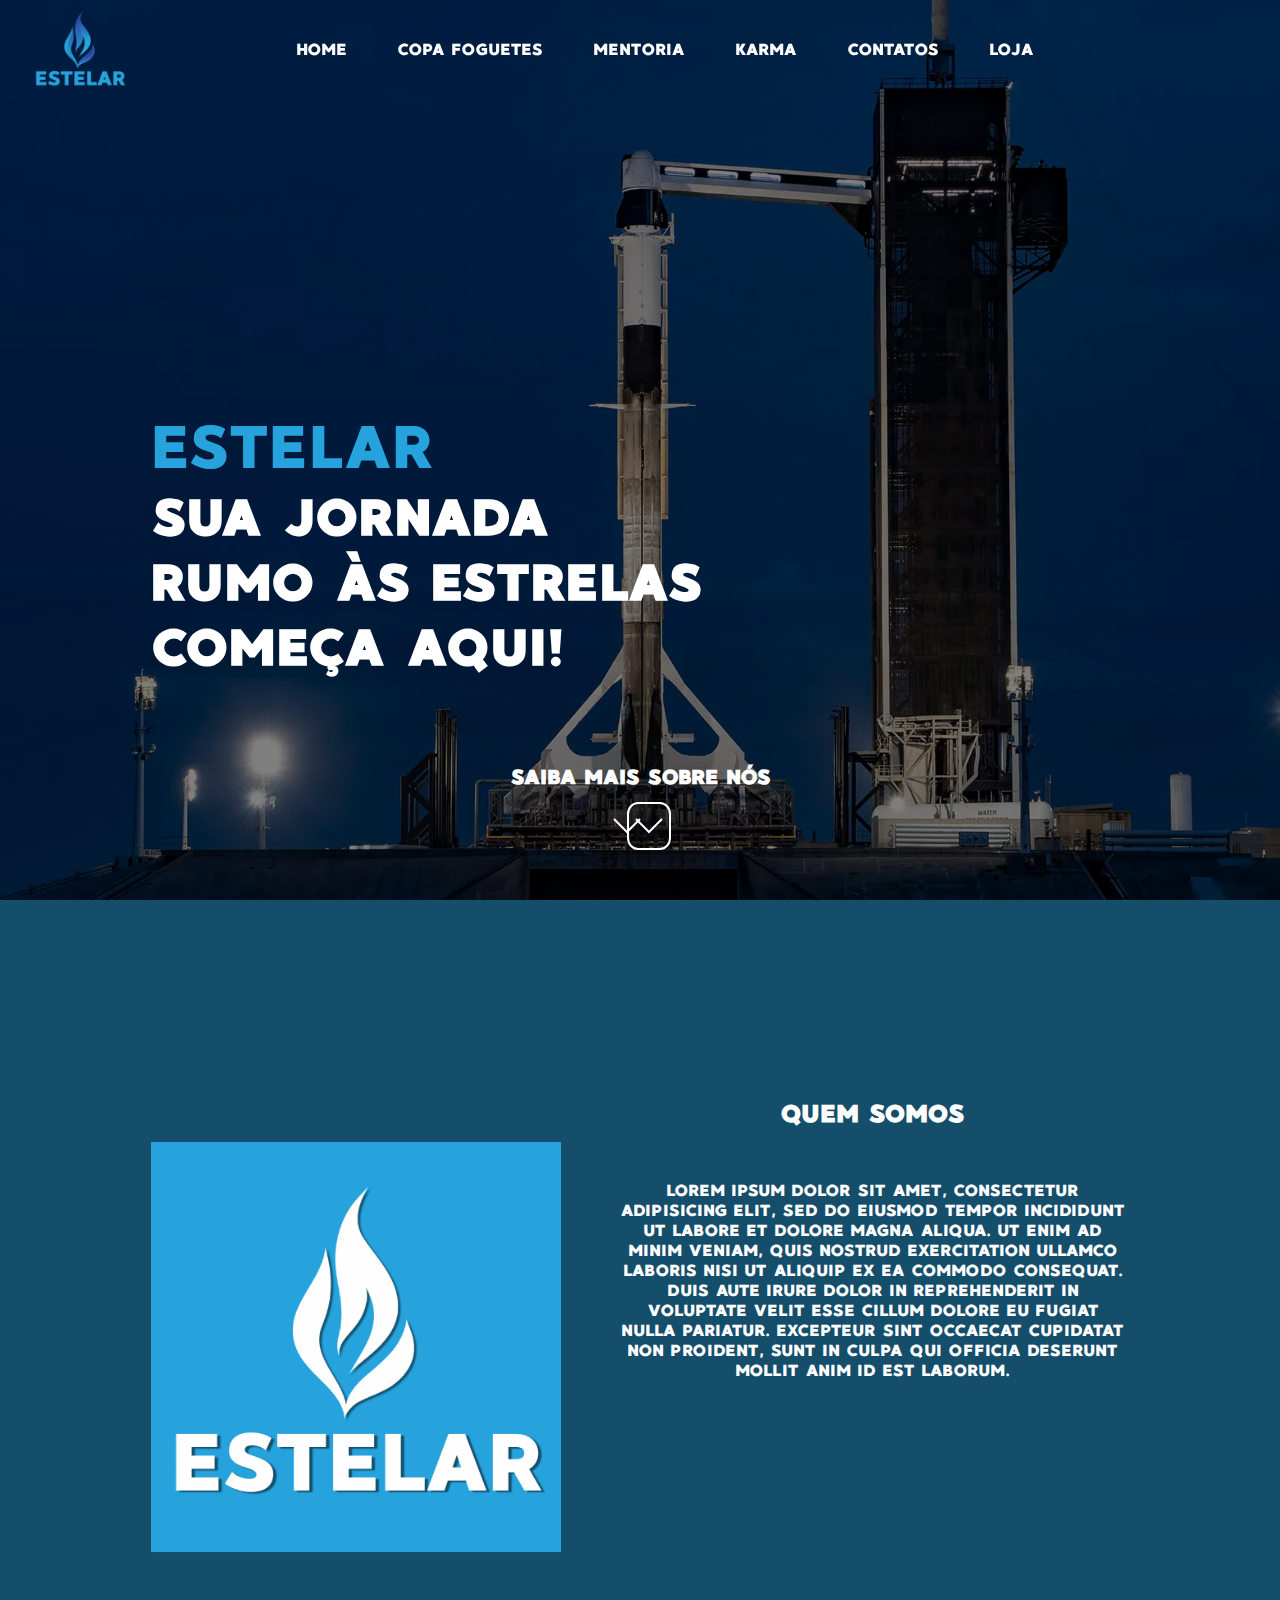
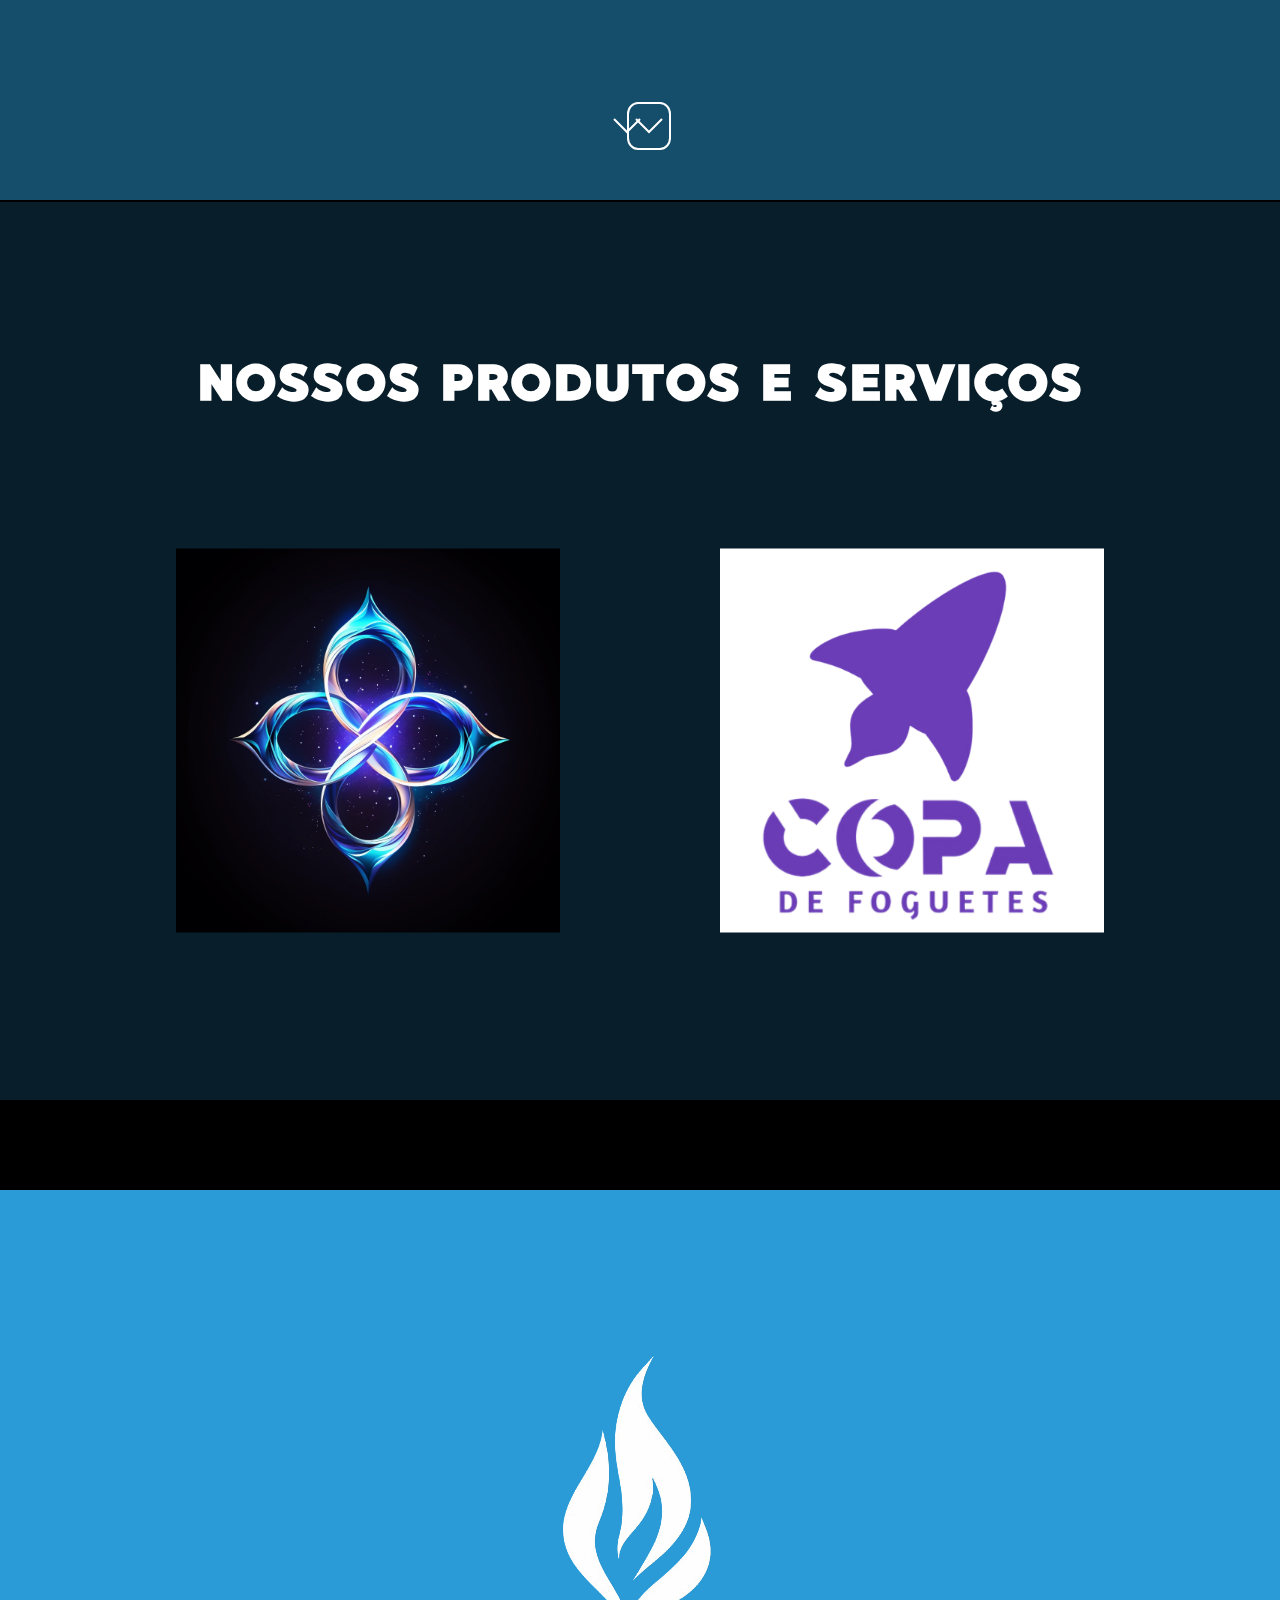
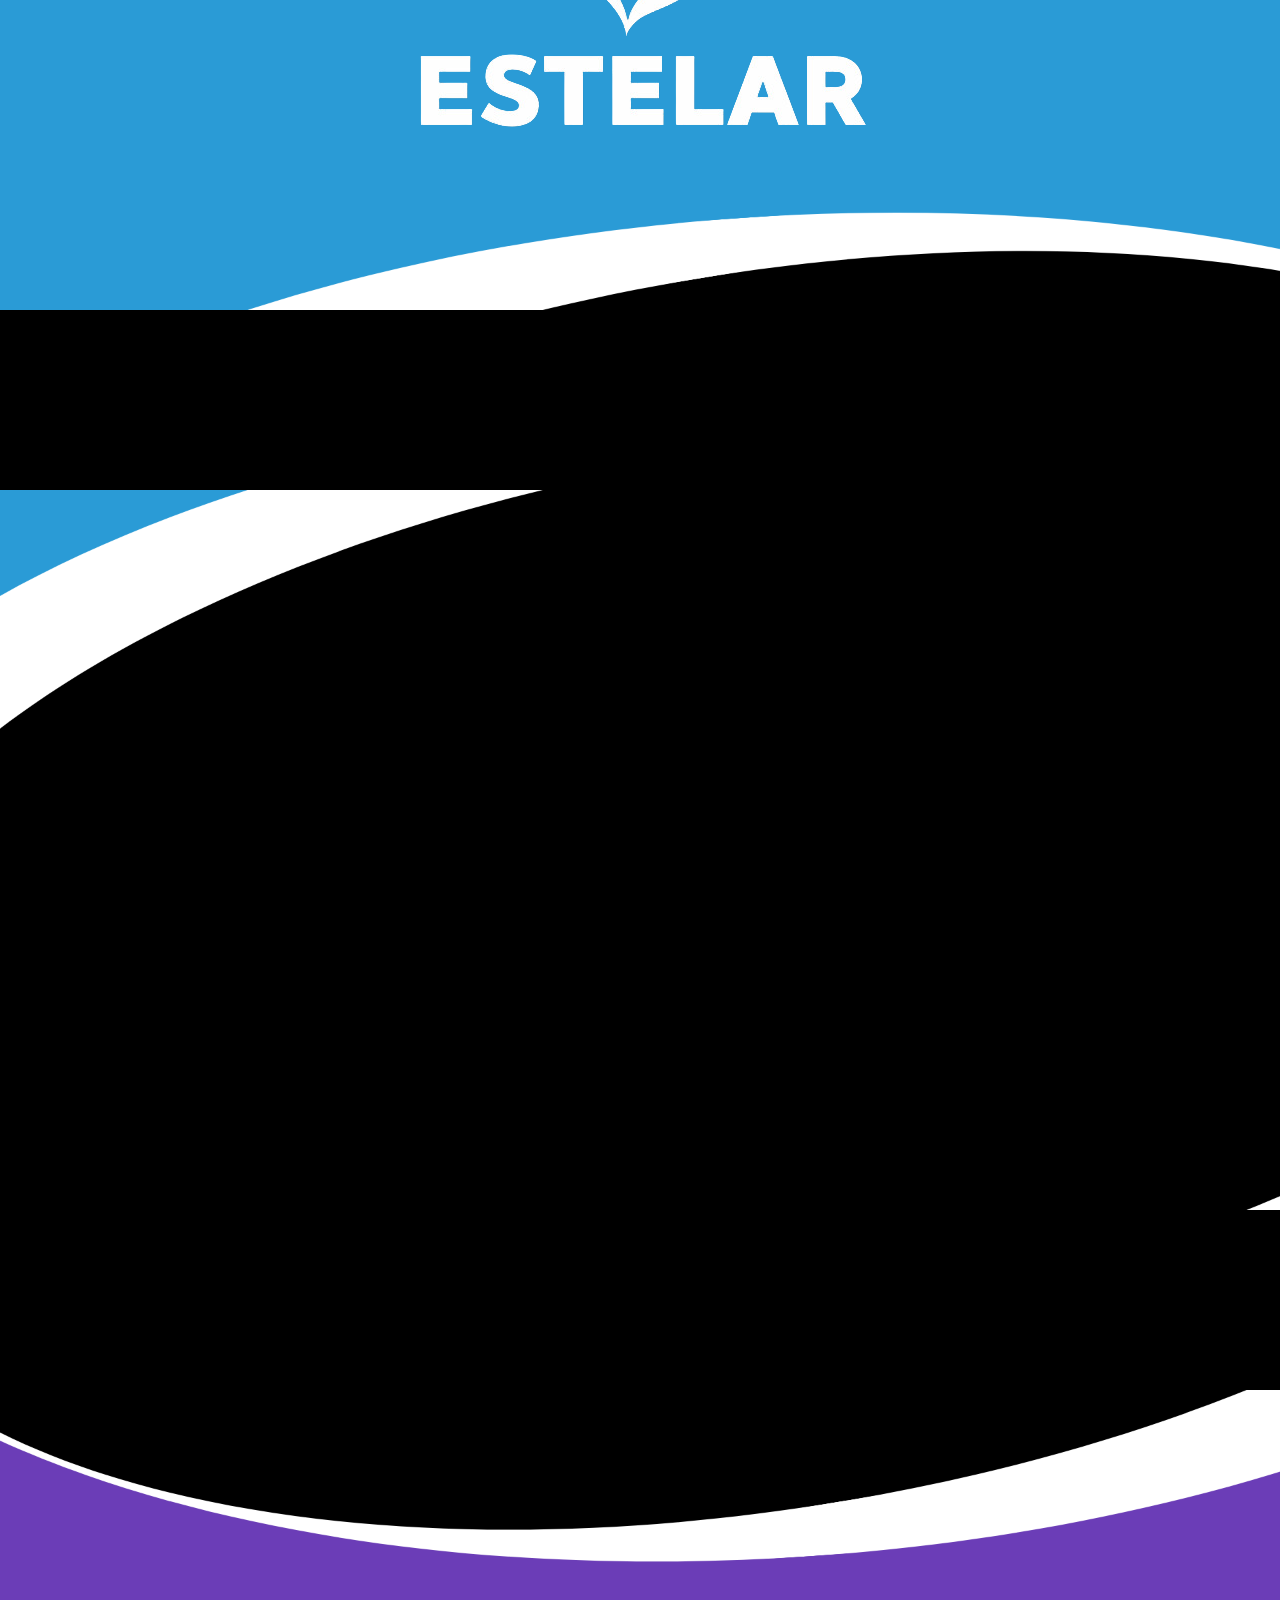
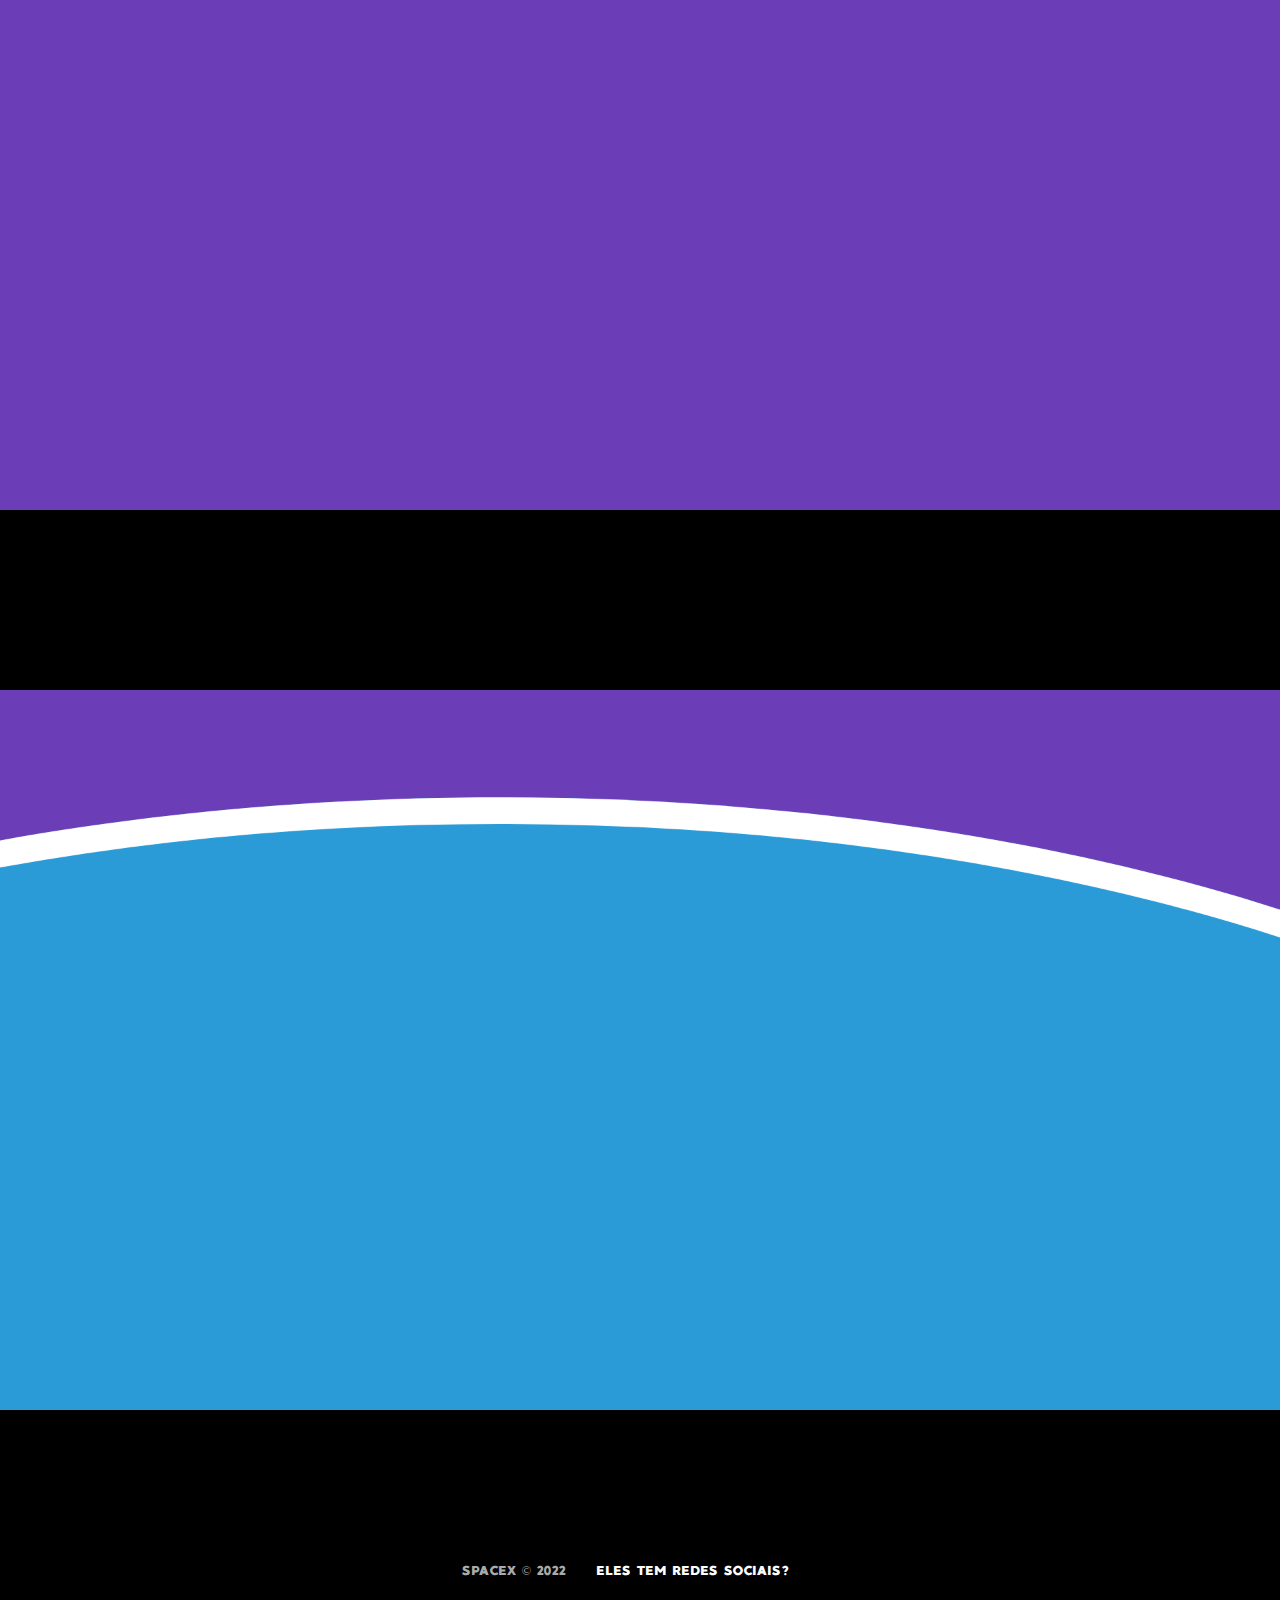
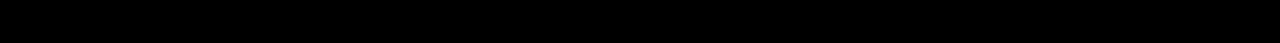
==== commit b3a35655: "novos elementos no index" ====
--- a/index.html
+++ b/index.html
@@ -139,9 +139,48 @@
       </div>
     </section>
 
-    <script type="text/javascript">
+        <!-- Section D -->
+    <section id="section-d" class="section-d">
+      <div class="section-inner-d">
+
+        <div class="logo-index"><img src="img/logo-branca-semfundo.png" alt=""></div>
+        
+      </div>
+    </section>
+
+            <!-- Section D -->
+    <section id="section-e" class="section-e">
+      <div class="section-inner-e">
+
+
+        
+      </div>
+    </section>
+
+            <!-- Section D -->
+    <section id="section-f" class="section-f">
+      <div class="section-inner-f">
+
+        
+      </div>
+    </section>
+
+            <!-- Section D -->
+    <section id="section-g" class="section-g">
+      <div class="section-inner-g">
+
+        
+      </div>
+    </section>
+
+
+
+
+
+
+    <!-- <script type="text/javascript">
       window.onscroll = function(){scrollHeaderOverlay()};
-    </script>
+    </script> -->
 
     <footer>
       <ul>
--- a/css/index.css
+++ b/css/index.css
@@ -212,6 +212,9 @@
 
 
 
+
+
+
 /* BOTÃO */
 /* .btn {
   position: relative;
@@ -248,6 +251,60 @@
 } */
 
 
+
+
+
+
+/* Seção D */
+.section-d {
+  background-image: url("../img/row-1-column-1.png");
+  background-size: contain;
+  /* background-color: #2A9BD6; */
+}
+
+.logo-index{
+  position: absolute;
+  top: 50%;
+  left: 50%;
+  transform: translate(-50%,-50%);
+  width: 100%;
+  display: flex;
+  justify-content: center;
+}
+
+.logo-index img{
+  max-width: 500px;
+  min-width: 250px;
+  width: 50%;
+}
+
+/* Seção D */
+.section-e {
+  background-image: url("../img/row-2-column-1.png");
+  background-size: contain;
+  /* background-color: #2A9BD6; */
+}
+
+/* Seção D */
+.section-f {
+  background-image: url("../img/row-3-column-1.png");
+  background-size: contain;
+  /* background-color: #2A9BD6; */
+}
+
+/* Seção D */
+.section-g {
+  background-image: url("../img/row-4-column-1.png");
+  background-size: contain;
+  /* background-color: #2A9BD6; */
+}
+
+
+
+
+
+
+
 /* Animações */
 
 @keyframes fadeInUp {
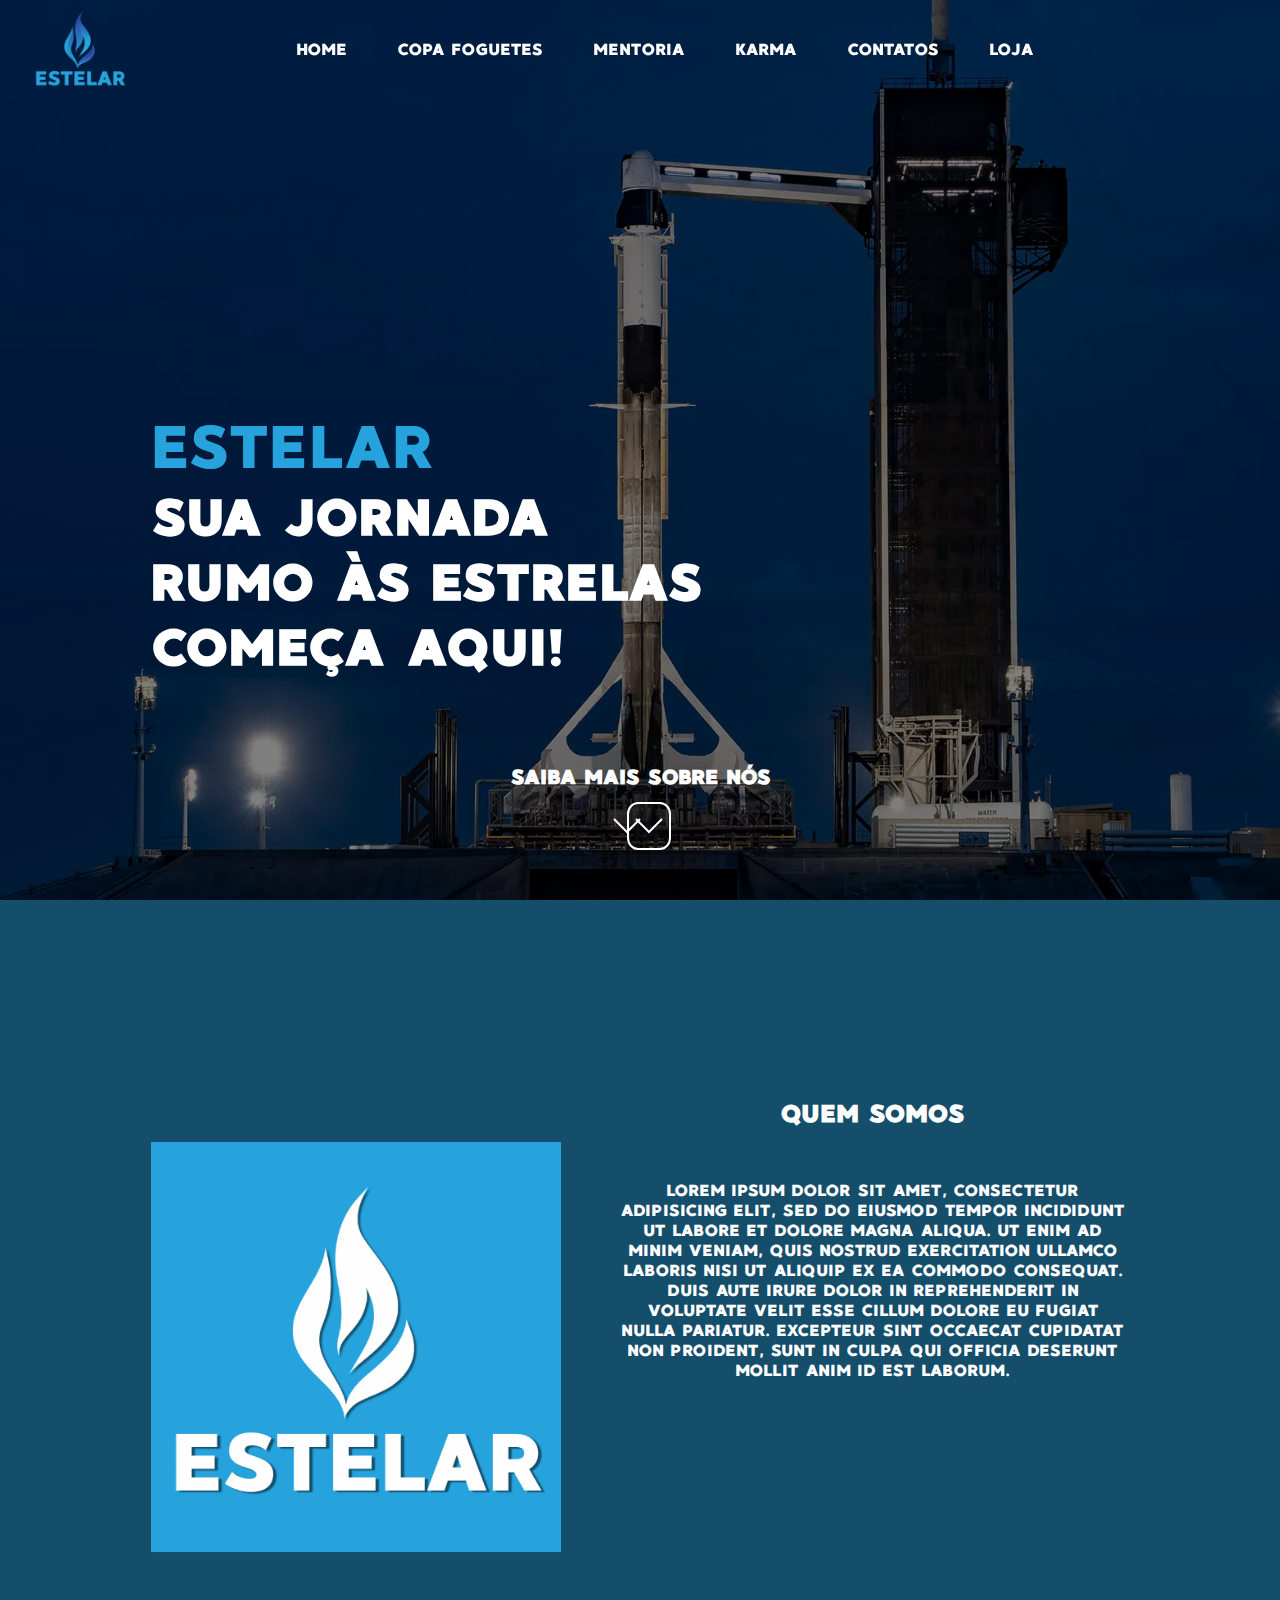
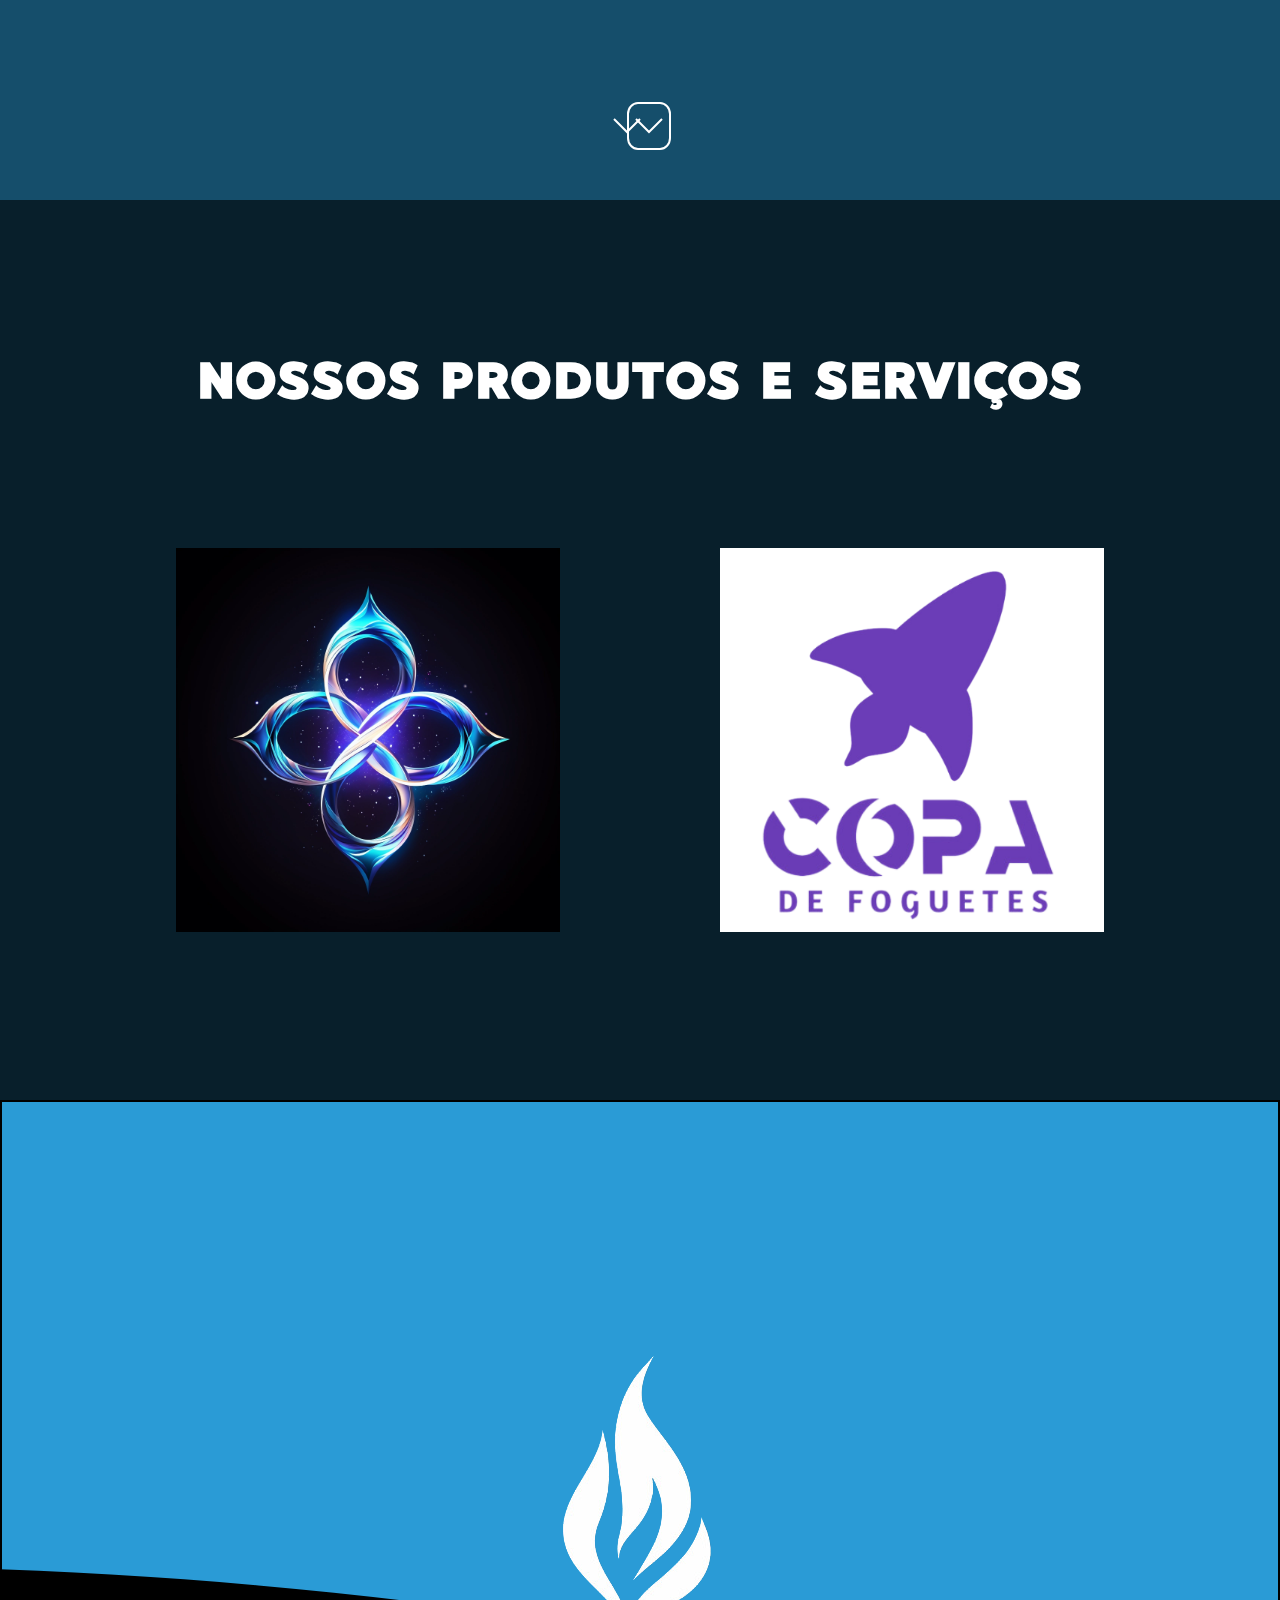
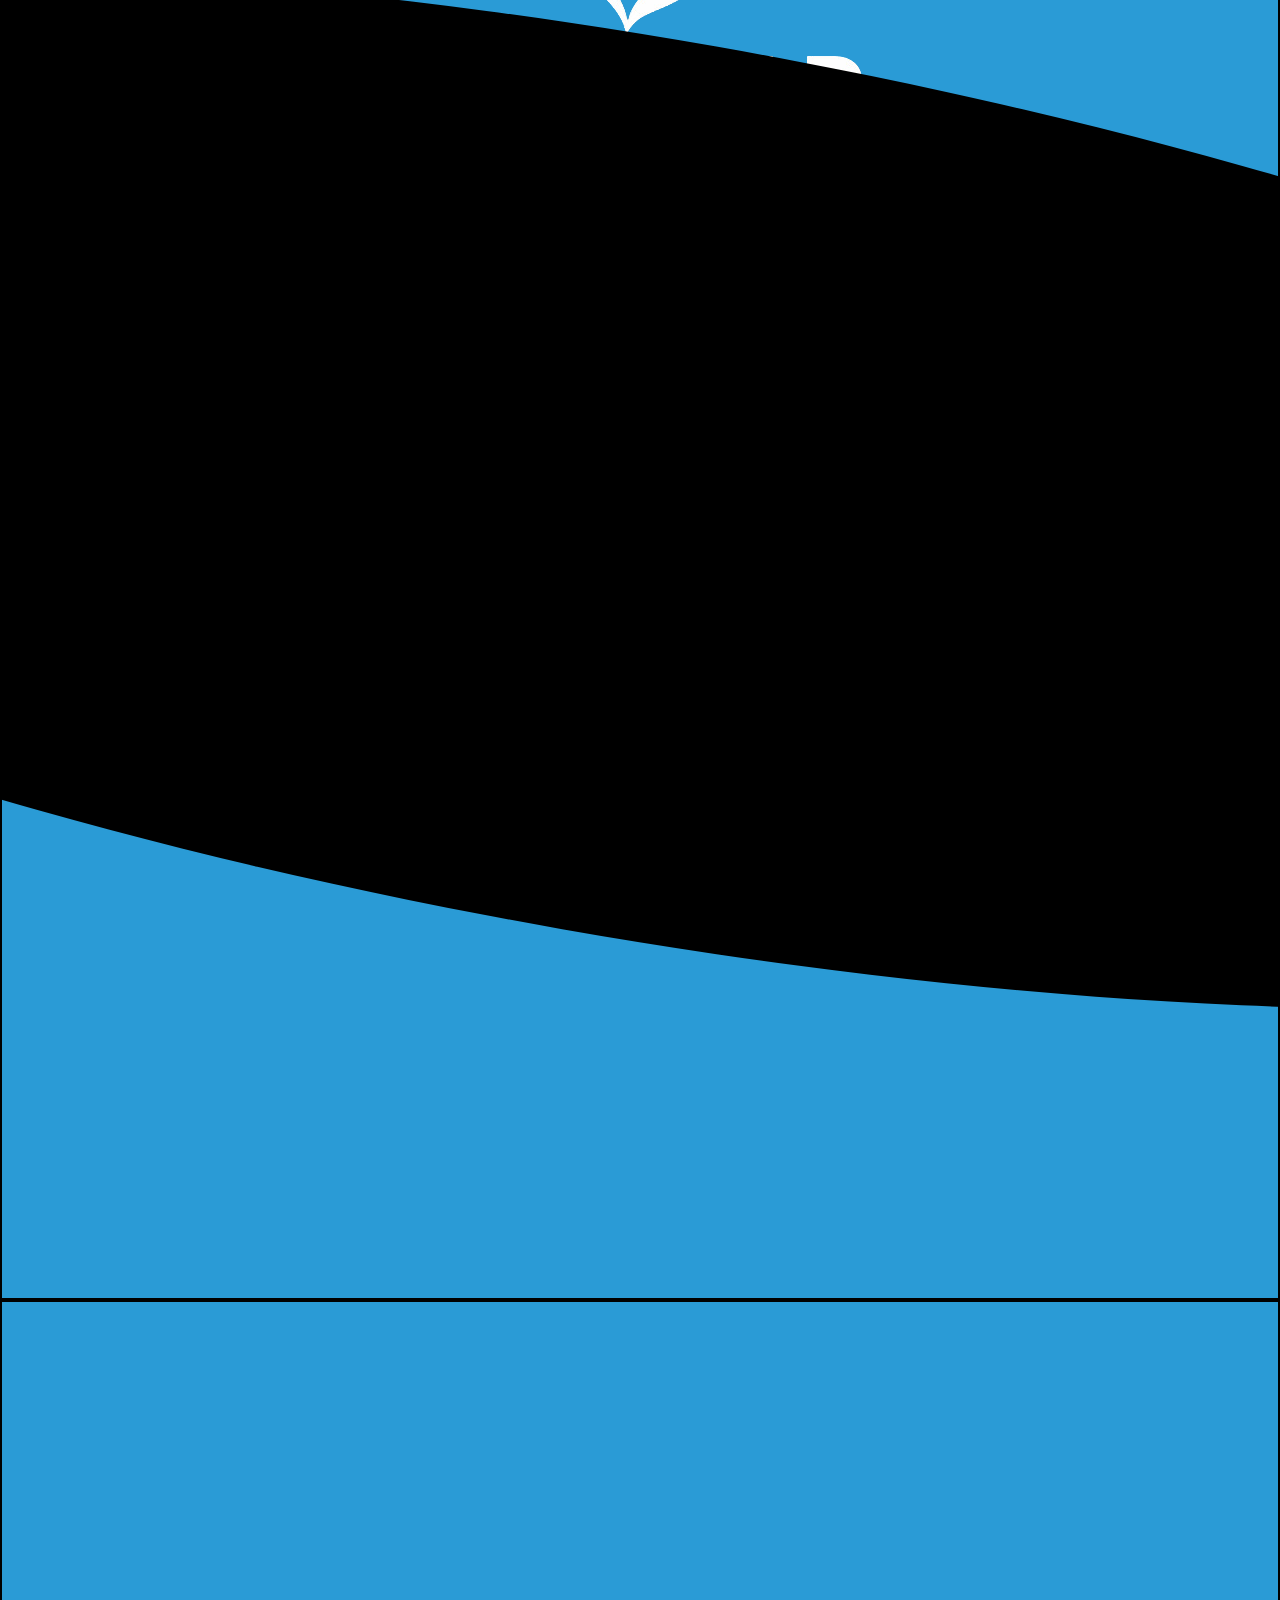
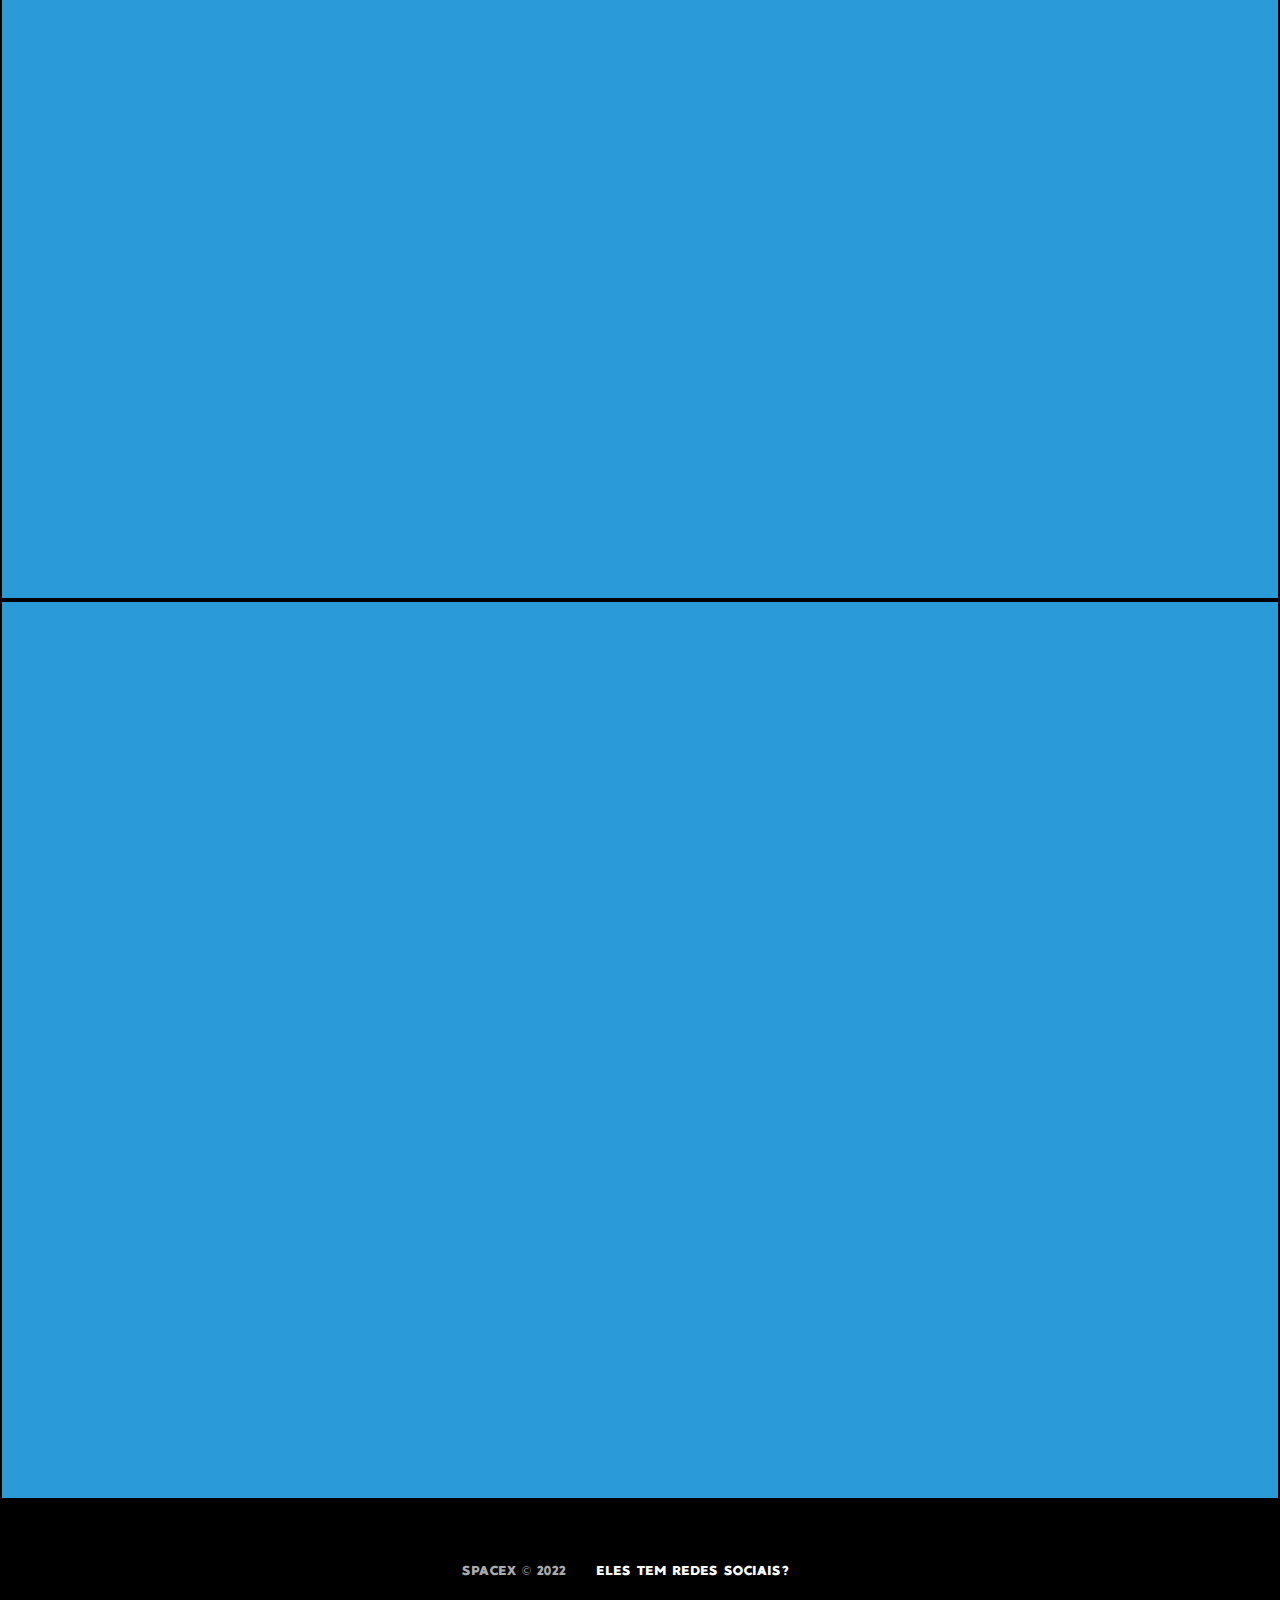
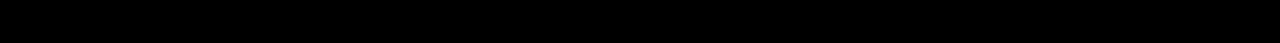
==== commit 66203334: "novo index mudanças" ====
--- a/index.html
+++ b/index.html
@@ -144,6 +144,7 @@
       <div class="section-inner-d">
 
         <div class="logo-index"><img src="img/logo-branca-semfundo.png" alt=""></div>
+        <div class="circlecontainer"><div class="circle1"></div></div>
         
       </div>
     </section>
--- a/css/index.css
+++ b/css/index.css
@@ -124,7 +124,6 @@
 .section-c {
   /* background-image: url('../img/section-c.webp'); */
   background-color: rgb(42, 155, 214, 0.2);
-  border-top: 2px solid black;
 }
 /* Título da seção */
 .section-c-title{
@@ -250,16 +249,11 @@
   transform: translateY(0);
 } */
 
-
-
-
-
-
 /* Seção D */
 .section-d {
-  background-image: url("../img/row-1-column-1.png");
-  background-size: contain;
-  /* background-color: #2A9BD6; */
+  /* background-image: url('../img/section-c.webp'); */
+  background-color: #2A9BD6;
+  border: 2px solid black;
 }
 
 .logo-index{
@@ -280,28 +274,46 @@
 
 /* Seção D */
 .section-e {
-  background-image: url("../img/row-2-column-1.png");
-  background-size: contain;
-  /* background-color: #2A9BD6; */
-}
-
+  /* background-image: url('../img/section-c.webp'); */
+  background-color: #2A9BD6;
+  border: 2px solid black;
+}
 /* Seção D */
 .section-f {
-  background-image: url("../img/row-3-column-1.png");
-  background-size: contain;
-  /* background-color: #2A9BD6; */
-}
-
+  /* background-image: url('../img/section-c.webp'); */
+  background-color: #2A9BD6;
+  border: 2px solid black;
+}
 /* Seção D */
 .section-g {
-  background-image: url("../img/row-4-column-1.png");
-  background-size: contain;
-  /* background-color: #2A9BD6; */
-}
-
-
-
-
+  /* background-image: url('../img/section-c.webp'); */
+  background-color: #2A9BD6;
+  border: 2px solid black;
+}
+
+
+.circlecontainer{
+  position: absolute;
+  top: 110%;
+  left: 50%;
+  transform: translate(-50%,-50%);
+  width: 250%;
+  height: 100%;
+  /* background-color: gray; */
+  z-index: 1;
+}
+
+.circlecontainer .circle1{
+  position: absolute;
+  display: flex;
+  justify-content: center;
+  width: 100%;
+  height: 100%;
+  border-radius: 50%;
+  background-color: black;
+  z-index: 1;
+  transform: rotate(10deg);
+}
 
 
 
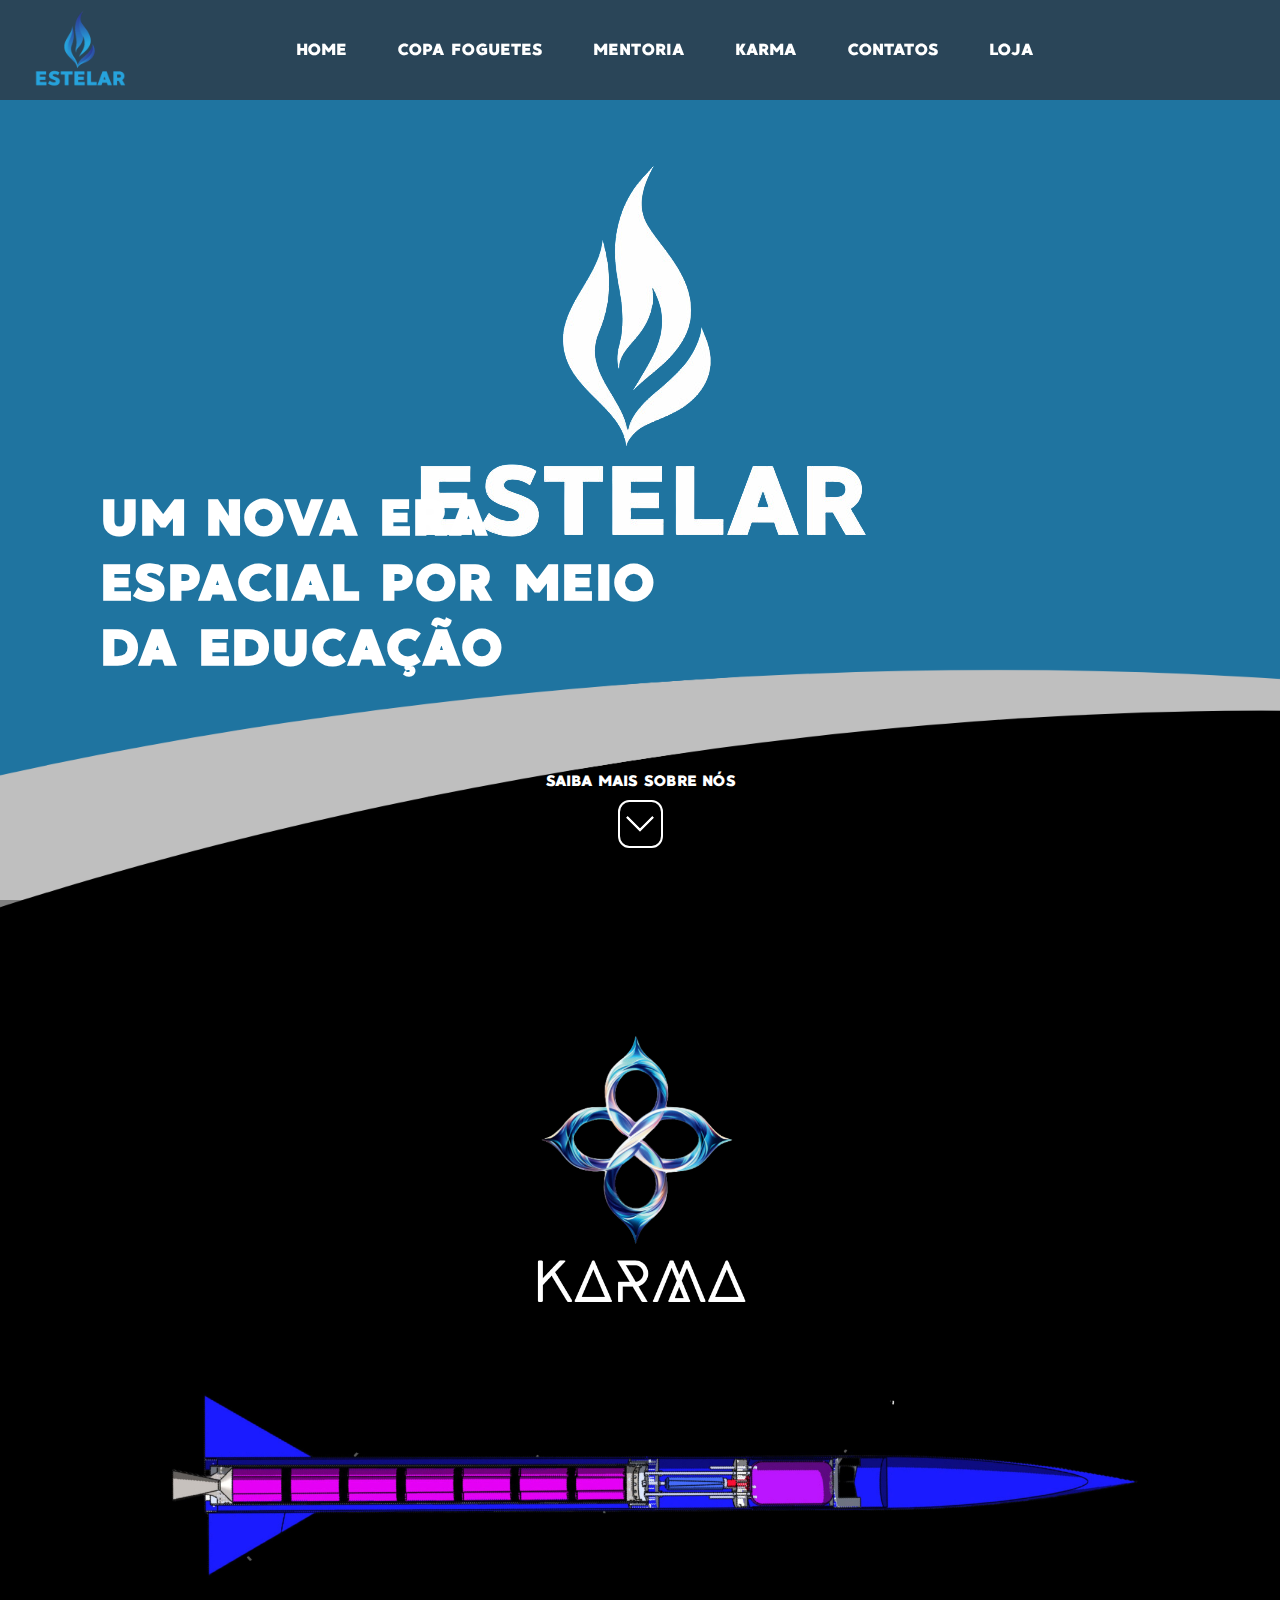
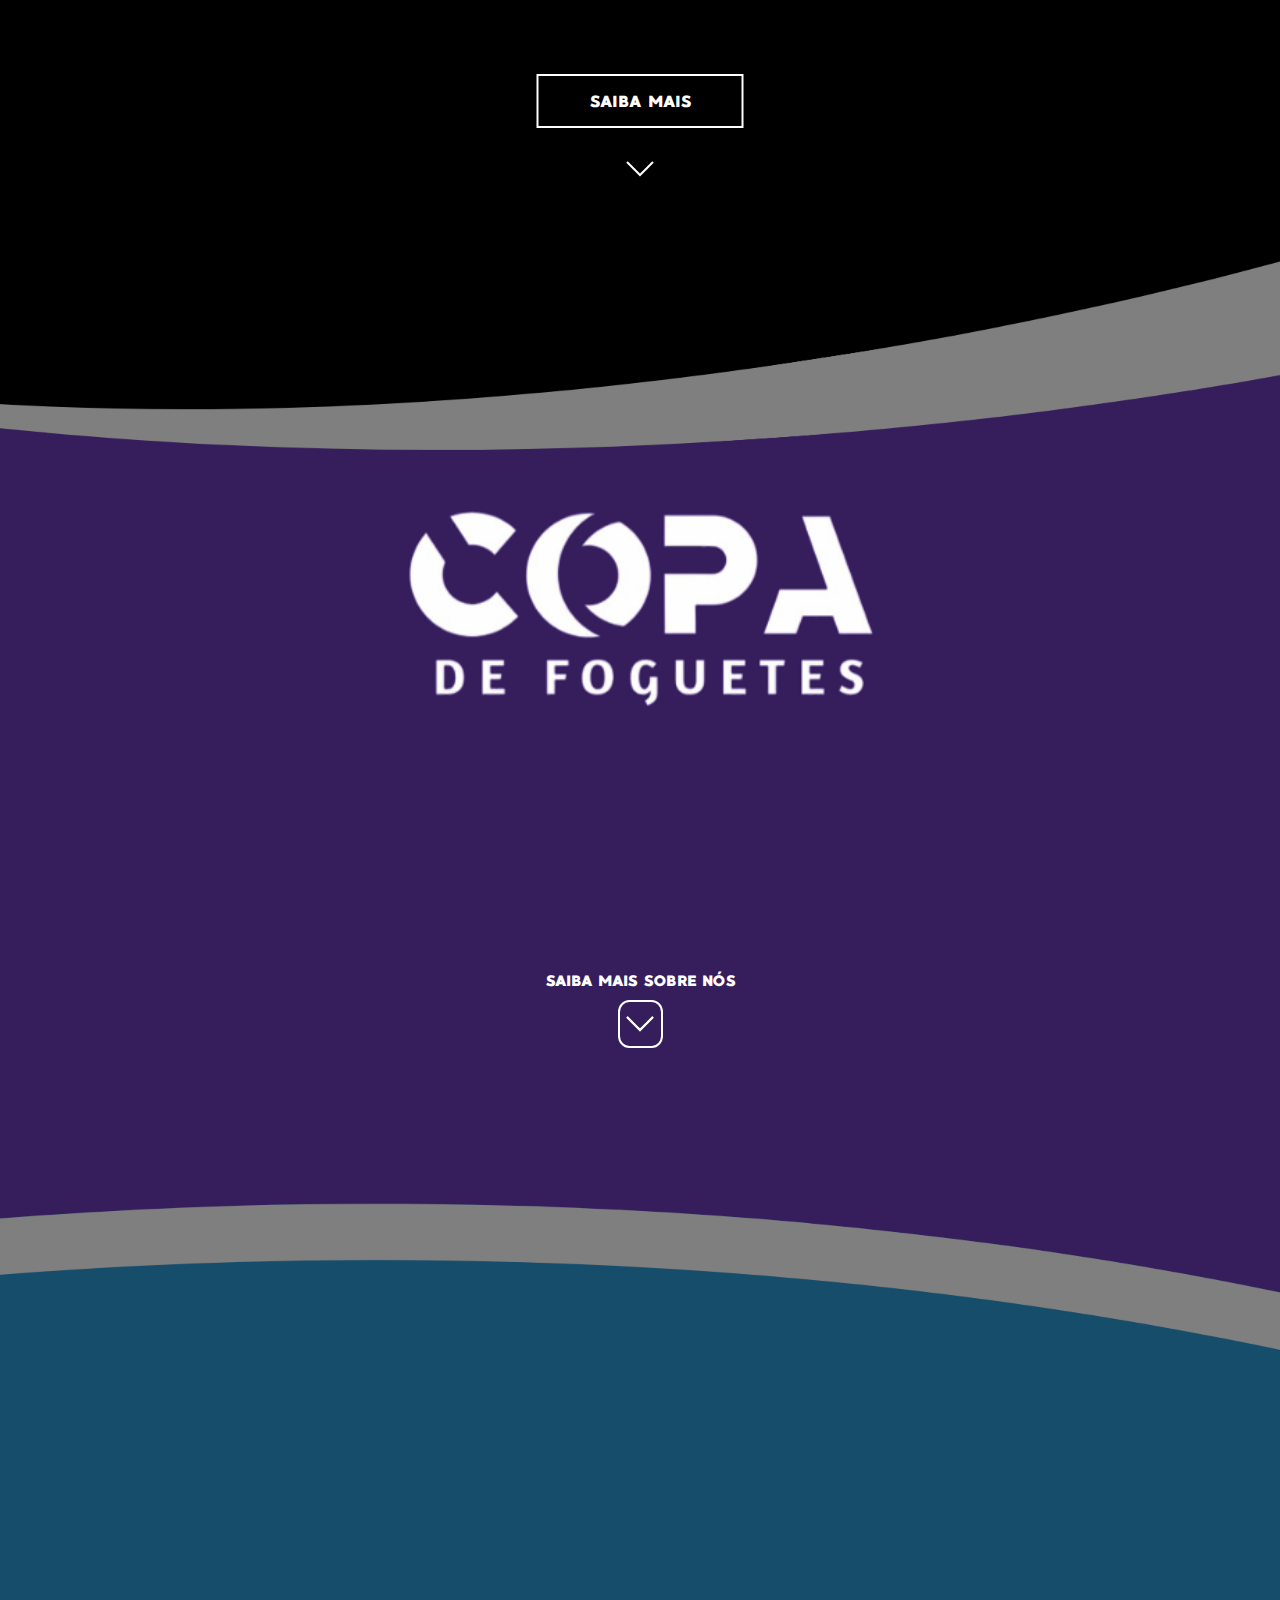
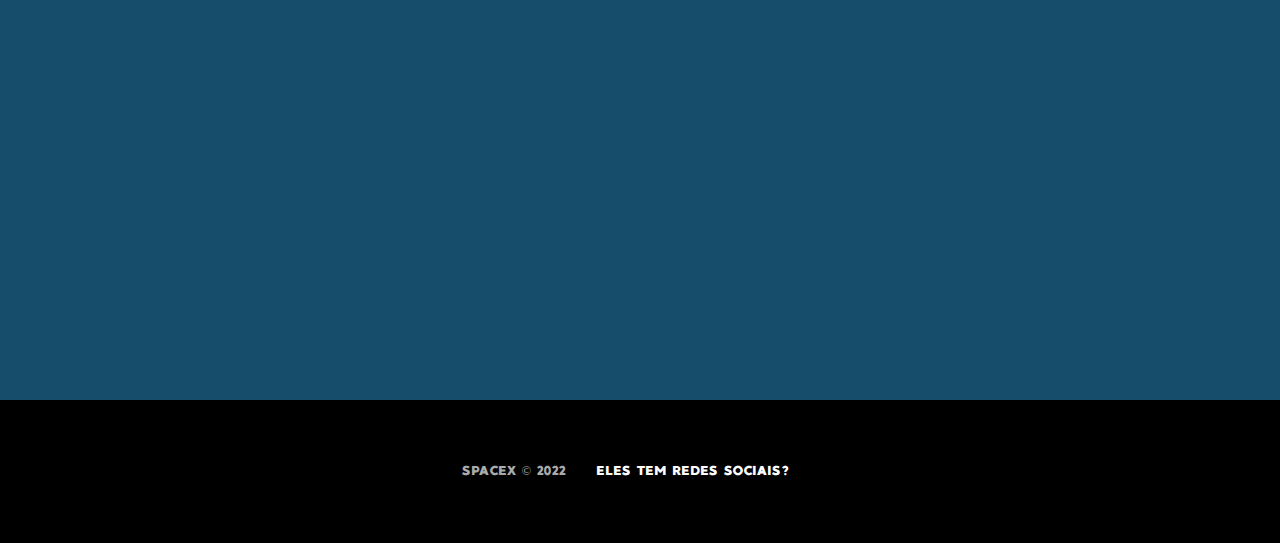
==== commit d40b3b56: "mudança completa do index" ====
--- a/index.html
+++ b/index.html
@@ -11,7 +11,7 @@
   </head>
   <body>
 
-    <div id="overlay"></div>
+    <div class="overlay"></div>
 
     <header class="main-header">
       <div class="logo">
@@ -53,130 +53,108 @@
     <!-- Section A -->
     <section id="section-a" class="section-a">
       <div class="section-inner-a">
-        <h4>Estelar</h4>
-        <h2>Sua jornada rumo às estrelas começa aqui!</h2>
-      </div>
+        <div class="logo-index"><img src="img/logo-branca-semfundo.png" alt=""></div>
 
-      <div class="get-to-know-us"><h4>Saiba mais sobre nós</h4></div>
-      <div class="scroll-arrow">
-        <a href="#section-b"><svg width="30px" height="20px">
-          <path
-            stroke="#ffffff"
-            fill="none"
-            stroke-width="2px"
-            d="M2.000,5.000 L15.000,18.000 L28.000,5.000 "
-          ></path>
-        </svg></a>
-      </div>
+        <h2>Um nova era espacial por meio da educação</h2>
+        
+        <div class="get-to-know-us"><p>Saiba mais sobre nós</p></div>
 
-      <div class="scroll-arrow-inert">
-        <a href="#section-b"><svg width="30px" height="20px">
-          <path
-            stroke="#ffffff"
-            fill="none"
-            stroke-width="2px"
-            d="M2.000,5.000 L15.000,18.000 L28.000,5.000 "
-          ></path>
-        </svg></a>
+        <div class="arrow">
+          <div class="scroll-arrow">
+            <a href="#section-b"><svg width="30px" height="20px">
+              <path
+                stroke="#ffffff"
+                fill="none"
+                stroke-width="2px"
+                d="M2.000,5.000 L15.000,18.000 L28.000,5.000 "
+              ></path>
+            </svg></a>
+          </div>
+    
+          <div class="scroll-arrow-inert">
+            <a href="#section-b"><svg width="30px" height="20px">
+              <path
+                stroke="#ffffff"
+                fill="none"
+                stroke-width="2px"
+                d="M2.000,5.000 L15.000,18.000 L28.000,5.000 "
+              ></path>
+            </svg></a>
+          </div>
+        </div>
+
       </div>
     </section>
 
-    <!-- Section B -->
+            <!-- Section B -->
     <section id="section-b" class="section-b">
       <div class="section-inner-b">
-        <img src="img/logo-branca.png" alt="Logo Branca">
-        <div class="about-text-column">
-          <p><h2>Quem Somos</h2>Lorem ipsum dolor sit amet, consectetur adipisicing elit, sed do eiusmod tempor incididunt ut labore et dolore magna aliqua. Ut enim ad minim veniam, quis nostrud exercitation ullamco laboris nisi ut aliquip ex ea commodo consequat. Duis aute irure dolor in reprehenderit in voluptate velit esse cillum dolore eu fugiat nulla pariatur. Excepteur sint occaecat cupidatat non proident, sunt in culpa qui officia deserunt mollit anim id est laborum.</p>
-        </div>        
+        <div class="logo-index-karma"><img src="img/logo-karma-comfonte-semfundo.png" alt=""></div>
+        <!-- PEDIR A IMAGEM DO FOGUETE SEM FUNDO, E SEM TEXTOS -->
+        <div class="img-karma"><img src="img/supostamentesemfundo.png" alt=""></div>
+
+        <a href="#" class="btn">
+          <div class="hover"></div>
+          <span>Saiba mais</span>
+        </a>
       </div>
 
-      <div class="scroll-arrow">
-        <a href="#section-c"><svg width="30px" height="20px">
-          <path
-            stroke="#ffffff"
-            fill="none"
-            stroke-width="2px"
-            d="M2.000,5.000 L15.000,18.000 L28.000,5.000 "
-          ></path>
-        </svg></a>
+      <div class="arrow-section-b">
+        <div class="scroll-arrow">
+          <svg width="30px" height="20px">
+            <path
+              stroke="#ffffff"
+              fill="none"
+              stroke-width="2px"
+              d="M2.000,5.000 L15.000,18.000 L28.000,5.000 "
+            ></path>
+          </svg>
+        </div>
       </div>
+      
 
-      <div class="scroll-arrow-inert">
-        <a href="#section-c"><svg width="30px" height="20px">
-          <path
-            stroke="#ffffff"
-            fill="none"
-            stroke-width="2px"
-            d="M2.000,5.000 L15.000,18.000 L28.000,5.000 "
-          ></path>
-        </svg></a>
-      </div>
     </section>
 
-    <!-- Section C -->
+            <!-- Section C -->
     <section id="section-c" class="section-c">
-      <div class="section-c-title"><h2>Nossos Produtos e Serviços</h2></div>
       <div class="section-inner-c">
-        
-        <div class="container-bg-produto bg-karma">
-          <div class="transbox box-karma">
-            <h2>Karma</h2>
-            <p>Lorem ipsum dolor sit amet consectetur, adipisicing elit. Ratione optio culpa modi deleniti, accusamus omnis repellendus nisi delectus voluptatum tempora numquam atque sequi nemo sint? Nulla iure quibusdam aliquam voluptatum.</p>
+        <div class="logo-index-copafoguetes"><img src="img/fonte-branca-semfundo.png" alt=""></div>
+
+        <div class="get-to-know-us"><p>Saiba mais sobre nós</p></div>
+
+        <div class="arrow">
+          <div class="scroll-arrow">
+            <a href="#section-d"><svg width="30px" height="20px">
+              <path
+                stroke="#ffffff"
+                fill="none"
+                stroke-width="2px"
+                d="M2.000,5.000 L15.000,18.000 L28.000,5.000 "
+              ></path>
+            </svg></a>
+          </div>
+    
+          <div class="scroll-arrow-inert">
+            <a href="#section-d"><svg width="30px" height="20px">
+              <path
+                stroke="#ffffff"
+                fill="none"
+                stroke-width="2px"
+                d="M2.000,5.000 L15.000,18.000 L28.000,5.000 "
+              ></path>
+            </svg></a>
           </div>
         </div>
-        
-        <div class="container-bg-produto bg-copafoguetes">
-          <div class="transbox box-copafoguetes">
-            <h2>Copa de Foguetes</h2>
-            <p>Lorem ipsum dolor sit amet consectetur, adipisicing elit. Ratione optio culpa modi deleniti, accusamus omnis repellendus nisi delectus voluptatum tempora numquam atque sequi nemo sint? Nulla iure quibusdam aliquam voluptatum.</p>
-          </div>
-        
-        <!-- BOTÃO -->
-        <!-- <a href="#" class="btn">
-          <div class="hover"></div>
-          <span>Rewatch</span>
-        </a> -->
+
       </div>
-    </section>
-
-        <!-- Section D -->
-    <section id="section-d" class="section-d">
-      <div class="section-inner-d">
-
-        <div class="logo-index"><img src="img/logo-branca-semfundo.png" alt=""></div>
-        <div class="circlecontainer"><div class="circle1"></div></div>
-        
       </div>
     </section>
 
             <!-- Section D -->
-    <section id="section-e" class="section-e">
-      <div class="section-inner-e">
+    <section id="section-d" class="section-d">
+      <div class="section-inner-d"></div>
 
-
-        
-      </div>
     </section>
-
-            <!-- Section D -->
-    <section id="section-f" class="section-f">
-      <div class="section-inner-f">
-
-        
-      </div>
-    </section>
-
-            <!-- Section D -->
-    <section id="section-g" class="section-g">
-      <div class="section-inner-g">
-
-        
-      </div>
-    </section>
-
-
-
-
 
 
     <!-- <script type="text/javascript">
--- a/css/index.css
+++ b/css/index.css
@@ -6,15 +6,43 @@
   background-repeat: no-repeat;
   background-size: cover;
   text-transform: uppercase;
-} 
-   
+  /* border: 0.5px solid red; */
+}
+
 /* Background images */
 /* Seção A */
-.section-a{
-  background-image: url('../img/section-a.webp');
+.section-a {
+  background-image: url('../img/index-bg1.png');
 }
 /* Opacidade do background */
 .section-a::before{
+  content: "";
+  position: absolute;
+  top: 0px;
+  right: 0px;
+  bottom: 0px;
+  left: 0px;
+  background-color: rgba(0, 0, 0, 0.25);
+}
+.section-inner-a h2 {
+  position: absolute;
+  bottom: 200px;
+  left: 100px;
+  max-width: 560px;
+  font-size: 50px;
+  font-weight: 700;
+  margin-bottom: 20px;
+  animation: fadeInUp 0.5s ease-in-out 0.2s;
+  animation-fill-mode: both;
+}
+
+
+/* Seção B */
+.section-b {
+  background-image: url('../img/index-bg2.png');
+}
+/* Opacidade do background */
+.section-b::before{
   content: "";
   position: absolute;
   top: 0px;
@@ -23,216 +51,124 @@
   left: 0px;
   background-color: rgba(0, 0, 0, 0.5);
 }
-/* Textos do lado inferior esquerdo */
-.section-inner-a{
-  position: absolute;
-  bottom: 200px;
-  left: 150px;
-  max-width: 560px;
-}
-.section-inner-a h4 {
-  color: #26A3DD;
-  font-size: 60px;
-  font-weight: 300;
-  animation: fadeInUp 0.5s ease-in-out;
-}
-.section-inner-a h2 {
-  font-size: 50px;
-  font-weight: 700;
-  margin-bottom: 20px;
-  animation: fadeInUp 0.5s ease-in-out 0.2s;
-  animation-fill-mode: both; /*Stop from showing at start*/
-}
+
+
+/* Seção C */
+.section-c {
+  background-image: url('../img/index-bg3.png');
+}
+/* Opacidade do background */
+.section-c::before{
+  content: "";
+  position: absolute;
+  top: 0px;
+  right: 0px;
+  bottom: 0px;
+  left: 0px;
+  background-color: rgba(0, 0, 0, 0.5);
+}
+
+
+/* Seção D */
+.section-d {
+  background-image: url('../img/index-bg4.png');
+}
+/* Opacidade do background */
+.section-d::before{
+  content: "";
+  position: absolute;
+  top: 0px;
+  right: 0px;
+  bottom: 0px;
+  left: 0px;
+  background-color: rgba(0, 0, 0, 0.5);
+}
+
+
+/* Seta */
+.arrow{
+  position: absolute;
+  bottom: 100px;
+  left: 50%;
+  transform: translate(-50%,-50%);
+  width: 100%;
+  display: flex;
+  justify-content: center;
+}
+
+.arrow-section-b{
+  position: absolute;
+  bottom: 55px;
+  left: 50%;
+  transform: translate(-50%,-50%);
+  width: 100%;
+  display: flex;
+  justify-content: center;
+}
+
+.scroll-arrow {
+  position: absolute;
+  border: 2px solid transparent;
+  padding: 10px 5px;
+  border-radius: 25%;
+  width: 45px;
+  animation: fadeBounce 2s infinite;
+}
+
+.scroll-arrow-inert {
+  position: absolute;
+  border: 2px solid #fff;
+  padding: 10px 5px;
+  border-radius: 25%;
+  width: 45px;
+}
+
+.scroll-arrow-inert:hover {
+  transition: 0.5s;
+  background-color: #fff;
+}
+
+.scroll-arrow-inert:hover a svg path {
+  stroke: #000;
+}
+
 /* Texto acima da seta */
-.get-to-know-us{
+.get-to-know-us {
   position: absolute;
   bottom: 100px;
   width: 100%;
 }
-.get-to-know-us h4{
+
+.get-to-know-us p{
   color: #fff;
-  font-size: 20px;
+  font-size: 15px;
   margin-bottom: 10px;
   text-align: center;
   animation: fadeInUp 0.5s ease-in-out;
 }
-/* Seta */
-.scroll-arrow {
-  border: 2px solid transparent;
-  padding-left: 5px;
-  padding-right: 5px;
-  padding-top: 10px;
-  padding-bottom: 10px;
-  border-radius: 25%;
-  position: absolute;
-  bottom: 50px;
-  left: 49%;
-  transform: translateX(-50%);
-  animation: fadeBounce 2s infinite;
-}
-.scroll-arrow-inert {
-  border: 2px solid #fff;
-  padding-left: 5px;
-  padding-right: 5px;
-  padding-top: 10px;
-  padding-bottom: 10px;
-  border-radius: 25%;
-  position: absolute;
-  bottom: 50px;
-  left: 49%;
-}
-.scroll-arrow-inert:hover{
-  transition: 0.5s;
-  background-color: #fff;
-}
-.scroll-arrow-inert:hover a svg path{
-  stroke: #000;
-}
-
-/* Seção B */
-.section-b {
-  background-color: rgb(42, 155, 214, 0.5);
-}
-.section-inner-b{
-  position: absolute;
-  top: 50%;
-  left: 50%;
-  transform: translate(-50%, -50%);
-  text-transform: uppercase;
-  text-align: center;
-  width: 80%;
-}
-.section-inner-b img{
-  width: 40%;
-  min-width: 250px;
-  margin-right: 50px;
-  margin-bottom: 50px;
-  vertical-align: middle;
-}
-.about-text-column{
+
+/* BOTÃO */
+.btn {
+  position: absolute;
   display: inline-block;
-  margin: auto;
-  width: 50%;
-  min-width: 500px;
-  vertical-align: auto;
-}
-.section-inner-b h2{
-  margin-bottom: 50px;
-}
-
-/* Seção C */
-.section-c {
-  /* background-image: url('../img/section-c.webp'); */
-  background-color: rgb(42, 155, 214, 0.2);
-}
-/* Título da seção */
-.section-c-title{
-  position: absolute;
-  top: 20%;
-  left: 50%;
-  transform: translate(-50%,-50%);
-  width: 100%;
-  text-align: center;
-}
-.section-c-title h2{
-  font-size: 50px;
-}
-/* Container para os produtos e serviços */
-.section-inner-c{
-  display: flex;
-  flex-wrap: wrap;
-  justify-content: center;
-  position: absolute;
-  top: 60%;
-  left: 50%;
-  transform: translate(-50%,-50%);
-  height: 50%;
-  width: 100%;
-}
-.container-bg-produto{
-  margin: 25px 80px;
-  max-width: 500px;
-  width: 30%;
-  background-position: center center;
-  background-repeat: no-repeat;
-  background-size: contain;
-  text-align: center;
-}
-
-.transbox{
-  display: none;
-}
-
-.transbox p{
-  margin: auto;
-  width: 90%;
-}
-
-/* KARMA */
-.bg-karma{
-  background-image: url("../img/logo-karma.webp");
-}
-.bg-karma:hover{
-  background-size: cover;
-  background-repeat: no-repeat;
-}
-.bg-karma:hover .box-karma{
-  display: block;
-  color: #fff;
-  background-color: #000;
-  border: 1px solid black;
-  width: 100%;
-  height: 100%;
-  opacity: 0.9;
-}
-
-/* COPA FOGUETES */
-.bg-copafoguetes{
-  background-image: url("../img/logo-copafoguetes.png");
-}
-
-.bg-copafoguetes:hover{
-  background-size: cover;
-}
-
-.bg-copafoguetes:hover .box-copafoguetes{
-  /* display: flex;
-  flex-wrap: wrap;
-  justify-content: center; */
-  display: block;  
-  color: #fff;
-  background-color: #000;
-  border: 1px solid black;
-  width: 100%;
-  height: 100%;
-  opacity: 0.9;
-}
-
-
-
-
-
-
-
-/* BOTÃO */
-/* .btn {
-  position: relative;
-  display: none;
   cursor: pointer;
   text-align: center;
   min-width: 130px;
   padding: 15px 50px;
-  margin-top: 10px;
   color: #fff;
   border: 2px solid #fff;
   text-transform: uppercase;
-  font-weight: bold;
   overflow: hidden;
   z-index: 2;
-}
+  bottom: 5%;
+  left: 50%;
+  transform: translate(-50%,-50%);
+}
+
 .btn:hover span {
   color: #000;
 }
+
 .btn .hover {
   position: absolute;
   top: 0;
@@ -245,80 +181,85 @@
   transform: translateY(100%);
   transition: transform 0.6s cubic-bezier(0.19, 1, 0.22, 1);
 }
+
 .btn:hover .hover {
   transform: translateY(0);
-} */
+}
+
 
 /* Seção D */
-.section-d {
-  /* background-image: url('../img/section-c.webp'); */
-  background-color: #2A9BD6;
-  border: 2px solid black;
-}
-
-.logo-index{
-  position: absolute;
-  top: 50%;
-  left: 50%;
-  transform: translate(-50%,-50%);
-  width: 100%;
-  display: flex;
-  justify-content: center;
-}
-
-.logo-index img{
+.logo-index {
+  position: absolute;
+  top: 40%;
+  left: 50%;
+  transform: translate(-50%, -50%);
+  width: 100%;
+  display: flex;
+  justify-content: center;
+}
+
+.logo-index img {
   max-width: 500px;
   min-width: 250px;
   width: 50%;
 }
 
-/* Seção D */
-.section-e {
-  /* background-image: url('../img/section-c.webp'); */
-  background-color: #2A9BD6;
-  border: 2px solid black;
-}
-/* Seção D */
-.section-f {
-  /* background-image: url('../img/section-c.webp'); */
-  background-color: #2A9BD6;
-  border: 2px solid black;
-}
-/* Seção D */
-.section-g {
-  /* background-image: url('../img/section-c.webp'); */
-  background-color: #2A9BD6;
-  border: 2px solid black;
-}
-
-
-.circlecontainer{
-  position: absolute;
-  top: 110%;
-  left: 50%;
-  transform: translate(-50%,-50%);
-  width: 250%;
-  height: 100%;
+.logo-index-karma {
+  position: absolute;
+  top: 30%;
+  left: 50%;
+  transform: translate(-50%, -50%);
+  width: 100%;
+  display: flex;
+  justify-content: center;
   /* background-color: gray; */
-  z-index: 1;
-}
-
-.circlecontainer .circle1{
-  position: absolute;
-  display: flex;
-  justify-content: center;
-  width: 100%;
-  height: 100%;
-  border-radius: 50%;
-  background-color: black;
-  z-index: 1;
-  transform: rotate(10deg);
-}
+}
+
+.logo-index-karma img {
+  max-width: 300px;
+  min-width: 250px;
+  width: 50%;
+}
+
+.img-karma {
+  position: absolute;
+  top: 65%;
+  left: 50%;
+  transform: translate(-50%, -50%);
+  width: 100%;
+  display: flex;
+  justify-content: center;
+  /* background-color: gray; */
+}
+
+.img-karma img {
+  max-width: 90%;
+  min-width: 250px;
+  width: 80%;
+}
+
+.logo-index-copafoguetes {
+  position: absolute;
+  top: 45%;
+  left: 50%;
+  transform: translate(-50%, -50%);
+  width: 100%;
+  display: flex;
+  justify-content: center;
+  /* background-color: gray; */
+}
+
+.logo-index-copafoguetes img {
+  max-width: 500px;
+  min-width: 250px;
+  width: 50%;
+}
+
+
 
 
 
 /* Animações */
-
 @keyframes fadeInUp {
   0% {
     opacity: 0;
@@ -342,6 +283,7 @@
 }
 
 @keyframes fadeBounce {
+
   0%,
   20%,
   50%,
@@ -359,8 +301,7 @@
 
 /* Media Queries */
 @media (max-width: 1175px) {
-
-  .section-inner-b{
+  /* .section-inner-b {
     position: absolute;
     top: 50%;
     left: 50%;
@@ -368,26 +309,31 @@
     text-transform: uppercase;
     text-align: center;
     width: 90%;
-  }
-  .section-inner-b img{
+  } */
+
+  /* .section-inner-b img {
     width: 40%;
     min-width: 250px;
     margin-right: 0;
     margin-bottom: 25px;
-  }
-  .about-text-column{
+  } */
+
+  .about-text-column {
     margin: auto;
     min-width: 100%;
   }
-  .about-text-column h2{
+
+  .about-text-column h2 {
     margin-bottom: 10px;
   }
-  .about-text-column p{
+
+  .about-text-column p {
     font-size: 50px;
   }
 }
+
 @media (max-width: 600px) {
-  .section-inner-a{
+  .section-inner-a {
     bottom: 200px;
     left: 20px;
   }
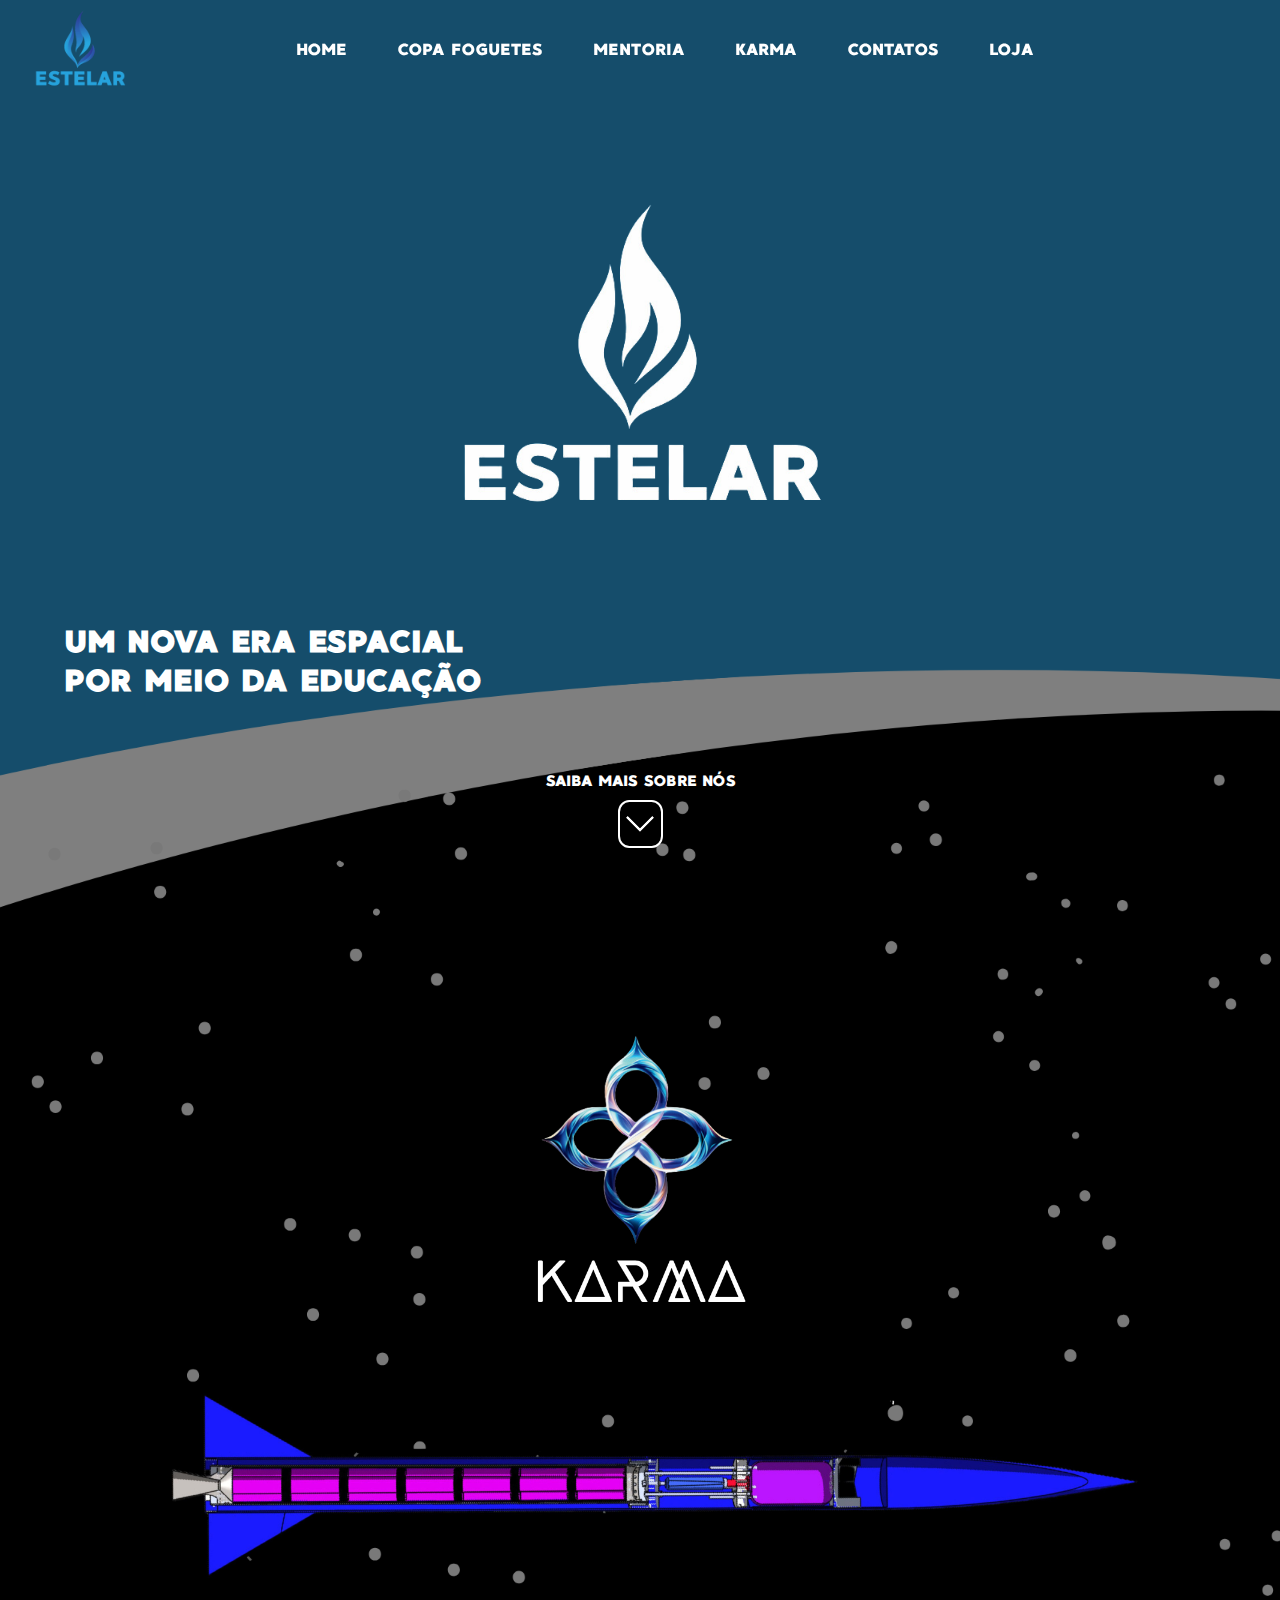
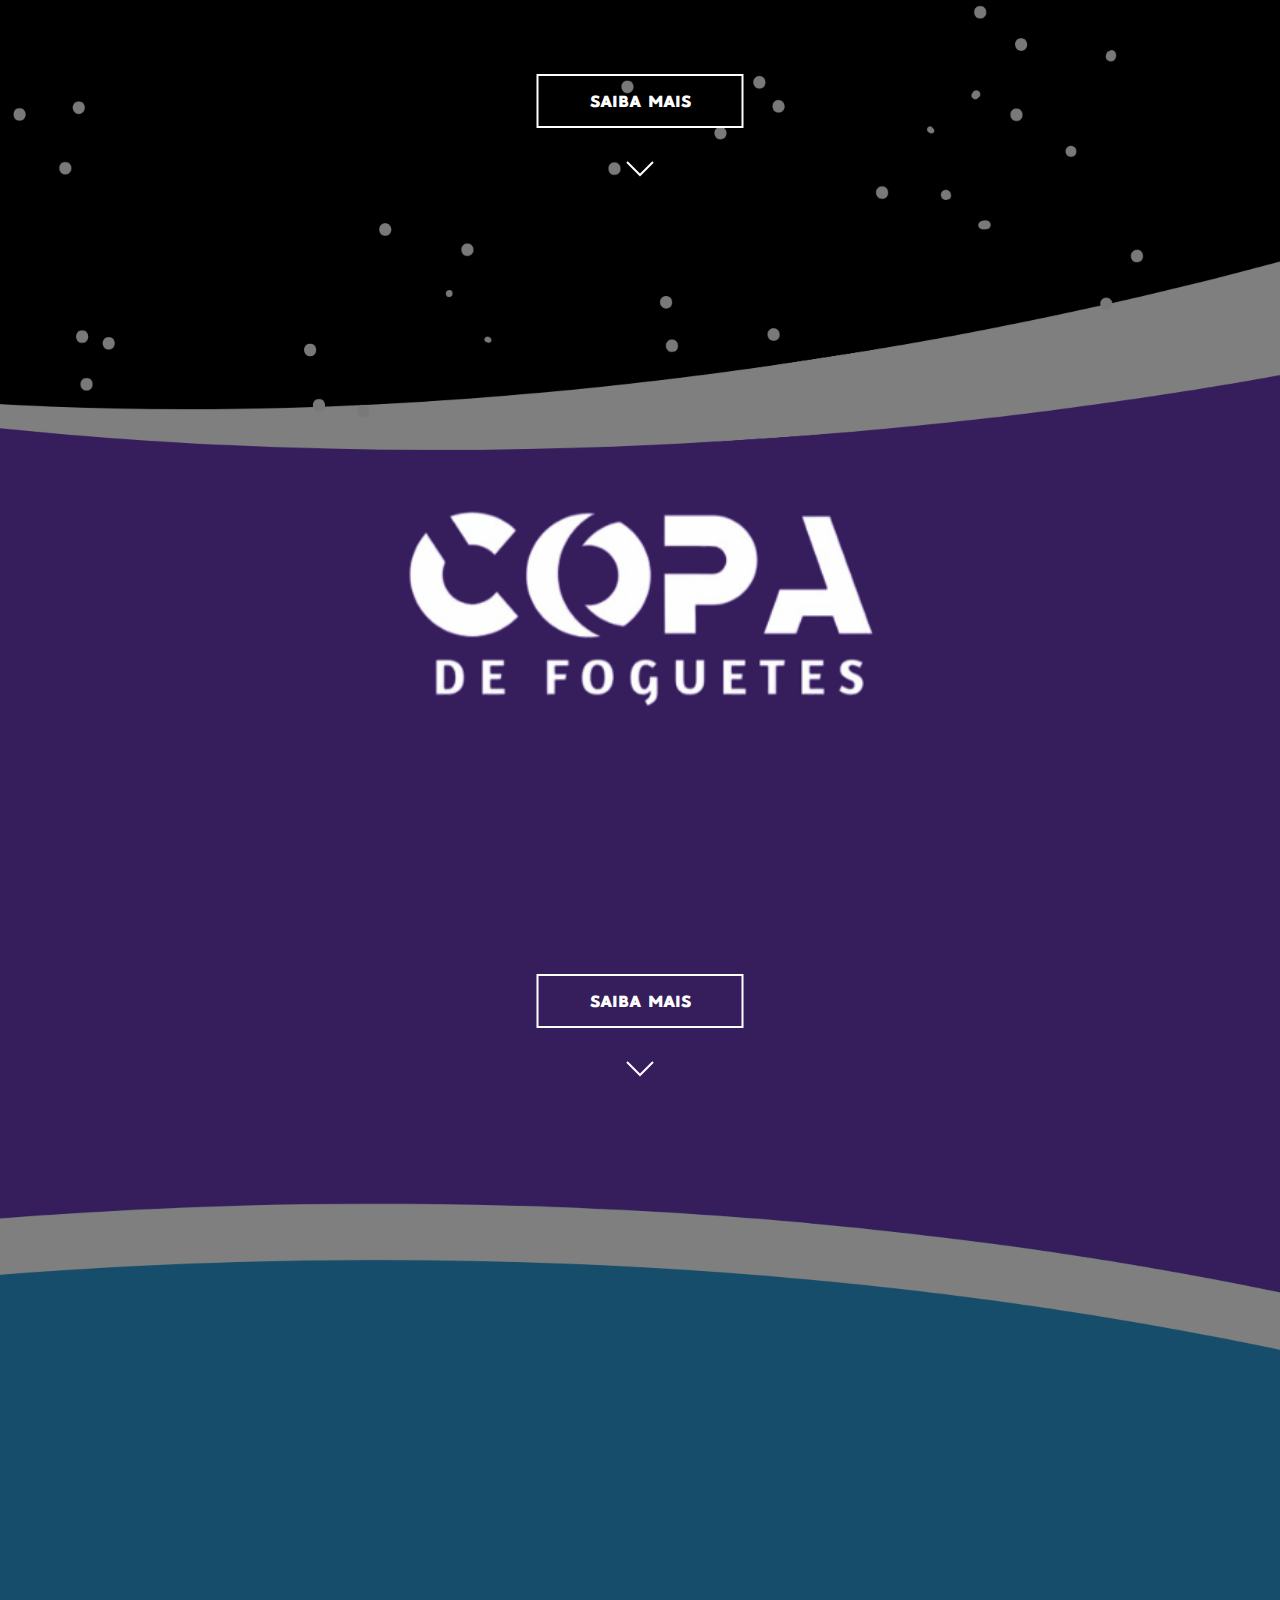
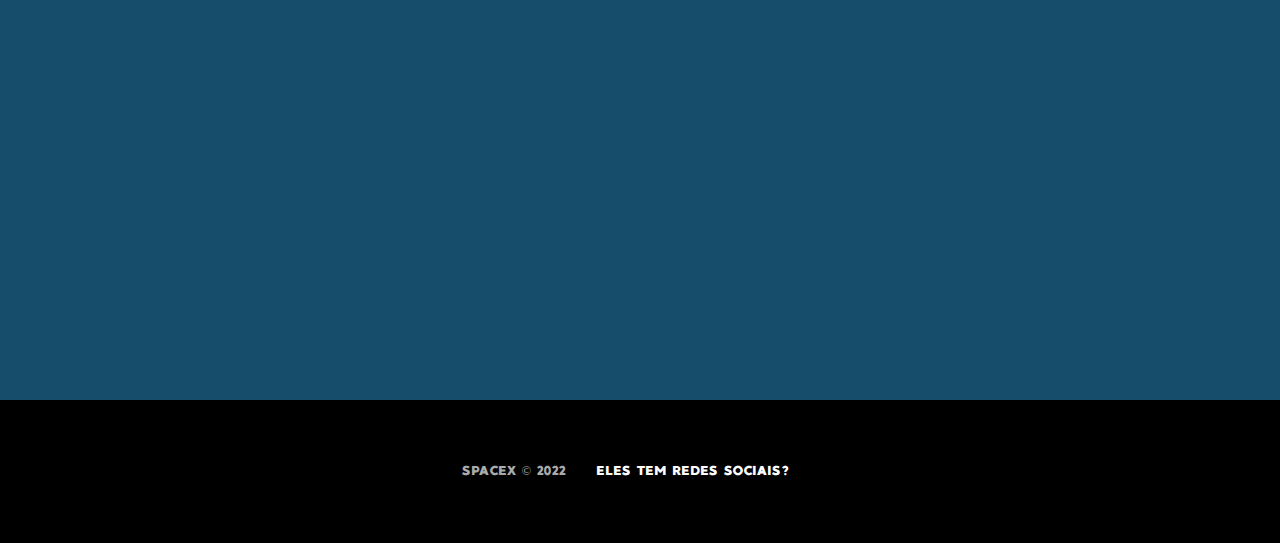
==== commit 6ff52fda: "mudanças" ====
--- a/index.html
+++ b/index.html
@@ -11,7 +11,7 @@
   </head>
   <body>
 
-    <div class="overlay"></div>
+    <div id="overlay"></div>
 
     <header class="main-header">
       <div class="logo">
@@ -53,13 +53,12 @@
     <!-- Section A -->
     <section id="section-a" class="section-a">
       <div class="section-inner-a">
-        <div class="logo-index"><img src="img/logo-branca-semfundo.png" alt=""></div>
-
+        <div class="logo-estelar"><img src="img/logo-branca-semfundo.png" alt=""></div>
+        
         <h2>Um nova era espacial por meio da educação</h2>
-        
-        <div class="get-to-know-us"><p>Saiba mais sobre nós</p></div>
 
         <div class="arrow">
+          <div class="arrow-text"><p>Saiba mais sobre nós</p></div>
           <div class="scroll-arrow">
             <a href="#section-b"><svg width="30px" height="20px">
               <path
@@ -89,7 +88,7 @@
             <!-- Section B -->
     <section id="section-b" class="section-b">
       <div class="section-inner-b">
-        <div class="logo-index-karma"><img src="img/logo-karma-comfonte-semfundo.png" alt=""></div>
+        <div class="logo-karma"><img src="img/logo-karma-comfonte-semfundo.png" alt=""></div>
         <!-- PEDIR A IMAGEM DO FOGUETE SEM FUNDO, E SEM TEXTOS -->
         <div class="img-karma"><img src="img/supostamentesemfundo.png" alt=""></div>
 
@@ -118,35 +117,26 @@
             <!-- Section C -->
     <section id="section-c" class="section-c">
       <div class="section-inner-c">
-        <div class="logo-index-copafoguetes"><img src="img/fonte-branca-semfundo.png" alt=""></div>
+        <div class="logo-copafoguetes"><img src="img/fonte-branca-semfundo.png" alt=""></div>
 
-        <div class="get-to-know-us"><p>Saiba mais sobre nós</p></div>
+        <a href="#" class="btn">
+          <div class="hover"></div>
+          <span>Saiba mais</span>
+        </a>
 
-        <div class="arrow">
+        <div class="arrow-section-c">
           <div class="scroll-arrow">
-            <a href="#section-d"><svg width="30px" height="20px">
+            <svg width="30px" height="20px">
               <path
                 stroke="#ffffff"
                 fill="none"
                 stroke-width="2px"
                 d="M2.000,5.000 L15.000,18.000 L28.000,5.000 "
               ></path>
-            </svg></a>
-          </div>
-    
-          <div class="scroll-arrow-inert">
-            <a href="#section-d"><svg width="30px" height="20px">
-              <path
-                stroke="#ffffff"
-                fill="none"
-                stroke-width="2px"
-                d="M2.000,5.000 L15.000,18.000 L28.000,5.000 "
-              ></path>
-            </svg></a>
+            </svg>
           </div>
         </div>
 
-      </div>
       </div>
     </section>
 
@@ -157,9 +147,9 @@
     </section>
 
 
-    <!-- <script type="text/javascript">
+    <script type="text/javascript">
       window.onscroll = function(){scrollHeaderOverlay()};
-    </script> -->
+    </script>
 
     <footer>
       <ul>
--- a/css/index.css
+++ b/css/index.css
@@ -22,18 +22,32 @@
   right: 0px;
   bottom: 0px;
   left: 0px;
-  background-color: rgba(0, 0, 0, 0.25);
+  background-color: rgba(0, 0, 0, 0.5);
 }
 .section-inner-a h2 {
   position: absolute;
-  bottom: 200px;
-  left: 100px;
-  max-width: 560px;
-  font-size: 50px;
+  bottom: 20%;
+  left: 5%;
+  max-width: 460px;
+  font-size: 30px;
   font-weight: 700;
   margin-bottom: 20px;
   animation: fadeInUp 0.5s ease-in-out 0.2s;
   animation-fill-mode: both;
+}
+.logo-estelar{
+  position: absolute;
+  top: 40%;
+  left: 50%;
+  transform: translate(-50%, -50%);
+  width: 100%;
+  display: flex;
+  justify-content: center;
+}
+.logo-estelar img {
+  max-width: 400px;
+  min-width: 250px;
+  width: 50%;
 }
 
 
@@ -51,6 +65,15 @@
   left: 0px;
   background-color: rgba(0, 0, 0, 0.5);
 }
+.arrow-section-b{
+  position: absolute;
+  bottom: 55px;
+  left: 50%;
+  transform: translate(-50%,-50%);
+  width: 100%;
+  display: flex;
+  justify-content: center;
+}
 
 
 /* Seção C */
@@ -67,6 +90,45 @@
   left: 0px;
   background-color: rgba(0, 0, 0, 0.5);
 }
+.logo-karma {
+  position: absolute;
+  top: 30%;
+  left: 50%;
+  transform: translate(-50%, -50%);
+  width: 100%;
+  display: flex;
+  justify-content: center;
+  /* background-color: gray; */
+}
+.logo-karma img {
+  max-width: 300px;
+  min-width: 250px;
+  width: 50%;
+}
+.img-karma {
+  position: absolute;
+  top: 65%;
+  left: 50%;
+  transform: translate(-50%, -50%);
+  width: 100%;
+  display: flex;
+  justify-content: center;
+  /* background-color: gray; */
+}
+.img-karma img {
+  max-width: 90%;
+  min-width: 250px;
+  width: 80%;
+}
+.arrow-section-c{
+  position: absolute;
+  bottom: 55px;
+  left: 50%;
+  transform: translate(-50%,-50%);
+  width: 100%;
+  display: flex;
+  justify-content: center;
+}
 
 
 /* Seção D */
@@ -83,69 +145,22 @@
   left: 0px;
   background-color: rgba(0, 0, 0, 0.5);
 }
-
-
-/* Seta */
-.arrow{
-  position: absolute;
-  bottom: 100px;
-  left: 50%;
-  transform: translate(-50%,-50%);
-  width: 100%;
-  display: flex;
-  justify-content: center;
-}
-
-.arrow-section-b{
-  position: absolute;
-  bottom: 55px;
-  left: 50%;
-  transform: translate(-50%,-50%);
-  width: 100%;
-  display: flex;
-  justify-content: center;
-}
-
-.scroll-arrow {
-  position: absolute;
-  border: 2px solid transparent;
-  padding: 10px 5px;
-  border-radius: 25%;
-  width: 45px;
-  animation: fadeBounce 2s infinite;
-}
-
-.scroll-arrow-inert {
-  position: absolute;
-  border: 2px solid #fff;
-  padding: 10px 5px;
-  border-radius: 25%;
-  width: 45px;
-}
-
-.scroll-arrow-inert:hover {
-  transition: 0.5s;
-  background-color: #fff;
-}
-
-.scroll-arrow-inert:hover a svg path {
-  stroke: #000;
-}
-
-/* Texto acima da seta */
-.get-to-know-us {
-  position: absolute;
-  bottom: 100px;
-  width: 100%;
-}
-
-.get-to-know-us p{
-  color: #fff;
-  font-size: 15px;
-  margin-bottom: 10px;
-  text-align: center;
-  animation: fadeInUp 0.5s ease-in-out;
-}
+.logo-copafoguetes {
+  position: absolute;
+  top: 45%;
+  left: 50%;
+  transform: translate(-50%, -50%);
+  width: 100%;
+  display: flex;
+  justify-content: center;
+  /* background-color: gray; */
+}
+.logo-copafoguetes img {
+  max-width: 500px;
+  min-width: 250px;
+  width: 50%;
+}
+
 
 /* BOTÃO */
 .btn {
@@ -187,76 +202,58 @@
 }
 
 
-/* Seção D */
-.logo-index {
-  position: absolute;
-  top: 40%;
-  left: 50%;
-  transform: translate(-50%, -50%);
-  width: 100%;
-  display: flex;
-  justify-content: center;
-}
-
-.logo-index img {
-  max-width: 500px;
-  min-width: 250px;
-  width: 50%;
-}
-
-.logo-index-karma {
-  position: absolute;
-  top: 30%;
-  left: 50%;
-  transform: translate(-50%, -50%);
-  width: 100%;
-  display: flex;
-  justify-content: center;
-  /* background-color: gray; */
-}
-
-.logo-index-karma img {
-  max-width: 300px;
-  min-width: 250px;
-  width: 50%;
-}
-
-.img-karma {
-  position: absolute;
-  top: 65%;
-  left: 50%;
-  transform: translate(-50%, -50%);
-  width: 100%;
-  display: flex;
-  justify-content: center;
-  /* background-color: gray; */
-}
-
-.img-karma img {
-  max-width: 90%;
-  min-width: 250px;
-  width: 80%;
-}
-
-.logo-index-copafoguetes {
-  position: absolute;
-  top: 45%;
-  left: 50%;
-  transform: translate(-50%, -50%);
-  width: 100%;
-  display: flex;
-  justify-content: center;
-  /* background-color: gray; */
-}
-
-.logo-index-copafoguetes img {
-  max-width: 500px;
-  min-width: 250px;
-  width: 50%;
-}
-
-
-
+/* Seta */
+.arrow{
+  position: absolute;
+  bottom: 100px;
+  left: 50%;
+  transform: translate(-50%,-50%);
+  width: 100%;
+  display: flex;
+  justify-content: center;
+  background-color: gray;
+}
+
+/* Texto acima da seta */
+.arrow-text{
+  position: absolute;
+  bottom: 5%;
+  width: 100%;
+}
+
+.arrow-text p{
+  color: #fff;
+  font-size: 15px;
+  margin-bottom: 10px;
+  text-align: center;
+  animation: fadeInUp 0.5s ease-in-out;
+}
+
+.scroll-arrow {
+  position: absolute;
+  border: 2px solid transparent;
+  padding: 10px 5px;
+  border-radius: 25%;
+  width: 45px;
+  animation: fadeBounce 2s infinite;
+}
+
+.scroll-arrow-inert {
+  position: absolute;
+  border: 2px solid #fff;
+  padding: 10px 5px;
+  border-radius: 25%;
+  width: 45px;
+}
+
+.scroll-arrow-inert:hover {
+  transition: 0.5s;
+  background-color: #fff;
+}
+
+.scroll-arrow-inert:hover a svg path {
+  stroke: #000;
+}
 
 
 /* Animações */
